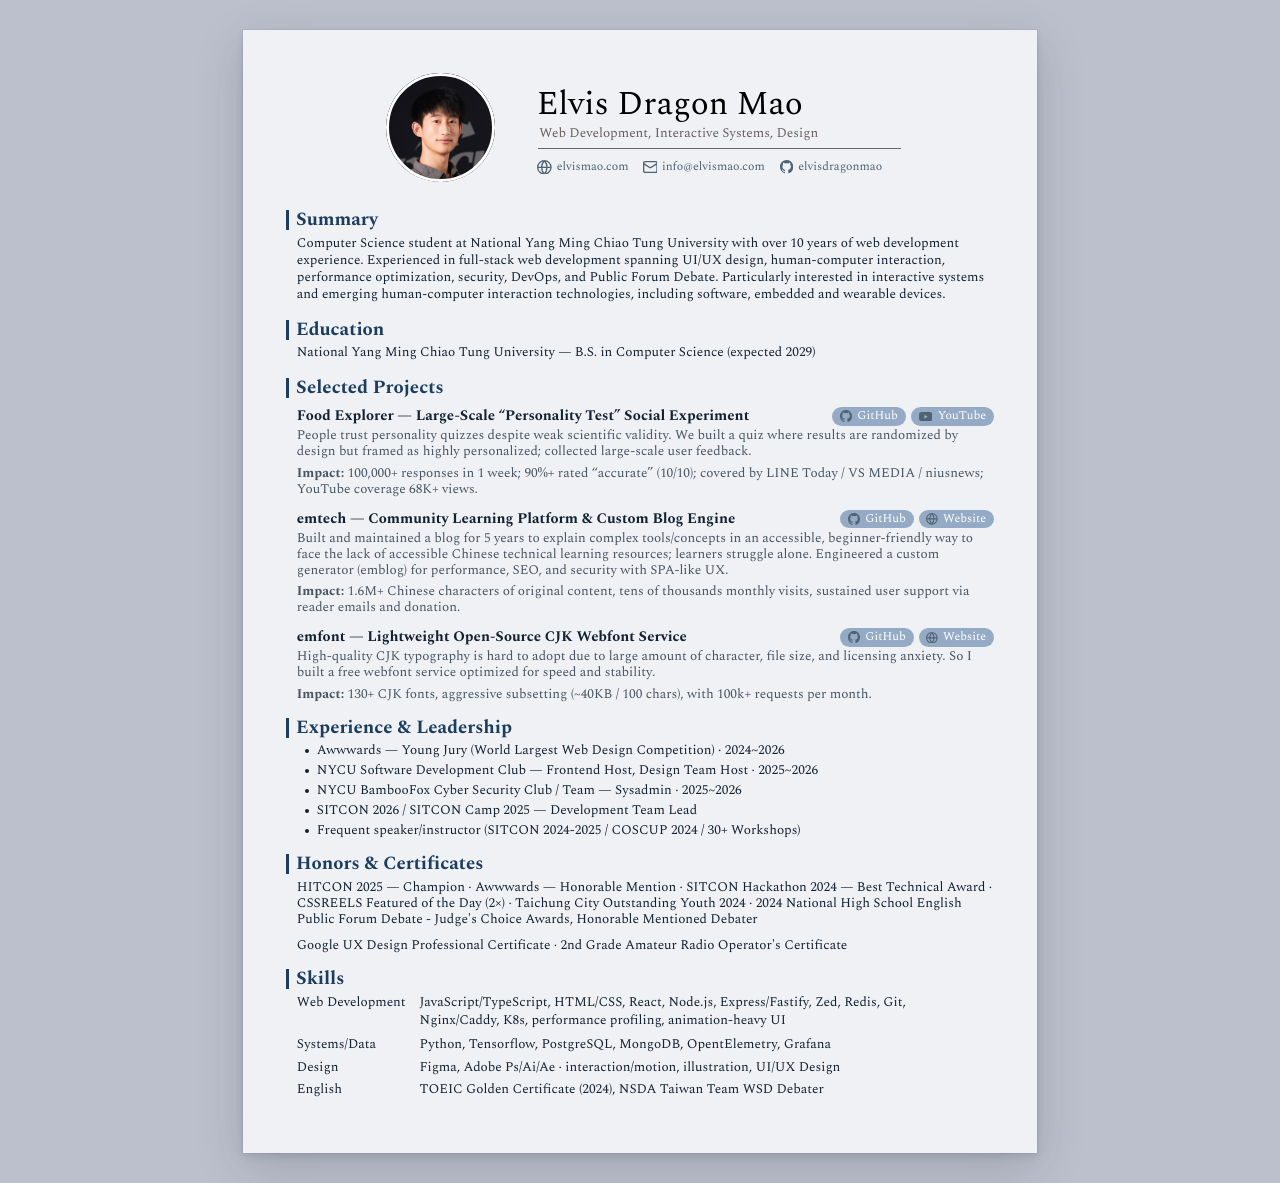
==== index.html @ 1bce0318 "Add A4 resume page and GitHub Pages deployment Single-page A4 resume built from the Figma design, as" ====
<!DOCTYPE html>
<html lang="en">
<head>
<meta charset="utf-8">
<meta name="viewport" content="width=device-width, initial-scale=1">
<title>Elvis Dragon Mao — Resume</title>
<link rel="preconnect" href="https://fonts.googleapis.com">
<link rel="preconnect" href="https://fonts.gstatic.com" crossorigin>
<link rel="stylesheet" href="https://fonts.googleapis.com/css2?family=Spectral:wght@400;700&display=swap">
<link rel="stylesheet" href="resume.css">
</head>
<body>

<div class="sheet">

  <!-- ── Header ─────────────────────────────────────────────── -->
  <header class="hd">
    <div class="avatar"><span class="avatar-photo"></span></div>

    <div class="ident">
      <h1 class="name">Elvis Dragon Mao</h1>
      <p class="tagline">Web Development, Interactive Systems, Design</p>
      <span class="rule"></span>
      <ul class="contact">
        <li>
          <span class="ic ic-globe"><svg viewBox="0 0 11 11" fill="none" xmlns="http://www.w3.org/2000/svg"><path d="M10.5 5.5C10.5 8.26142 8.26142 10.5 5.5 10.5M10.5 5.5C10.5 2.73858 8.26142 0.5 5.5 0.5M10.5 5.5H0.5M5.5 10.5C2.73858 10.5 0.5 8.26142 0.5 5.5M5.5 10.5C4.21612 9.15192 3.5 7.36163 3.5 5.5C3.5 3.63837 4.21612 1.84808 5.5 0.5M5.5 10.5C6.78388 9.15192 7.5 7.36163 7.5 5.5C7.5 3.63837 6.78388 1.84808 5.5 0.5M0.5 5.5C0.5 2.73858 2.73858 0.5 5.5 0.5" stroke="#4F6373" stroke-linecap="round" stroke-linejoin="round"/></svg></span>
          <a href="https://elvismao.com/">elvismao.com</a>
        </li>
        <li>
          <span class="ic ic-mail"><svg viewBox="0 0 11.0001 9" fill="none" xmlns="http://www.w3.org/2000/svg"><path d="M10.5001 2L6.00456 4.8635C5.85201 4.95211 5.67873 4.99878 5.50231 4.99878C5.32589 4.99878 5.15262 4.95211 5.00006 4.8635L0.500063 2M1.50006 0.5H9.50006C10.0523 0.5 10.5001 0.947715 10.5001 1.5V7.5C10.5001 8.05228 10.0523 8.5 9.50006 8.5H1.50006C0.947778 8.5 0.500063 8.05228 0.500063 7.5V1.5C0.500063 0.947715 0.947778 0.5 1.50006 0.5Z" stroke="#4F6373" stroke-linecap="round" stroke-linejoin="round"/></svg></span>
          <a href="mailto:info@elvismao.com">info@elvismao.com</a>
        </li>
        <li>
          <span class="ic ic-github"><svg viewBox="0 0 10 10" fill="none" xmlns="http://www.w3.org/2000/svg"><path d="M5 0C2.2375 0 0 2.29559 0 5.12695C0 7.39263 1.4325 9.31396 3.41875 9.99114C3.66875 10.0394 3.76042 9.88091 3.76042 9.74462C3.76042 9.62286 3.75625 9.30029 3.75417 8.87304C2.36333 9.18237 2.07 8.18517 2.07 8.18517C1.8425 7.59344 1.51375 7.43536 1.51375 7.43536C1.06083 7.11749 1.54875 7.1239 1.54875 7.1239C2.05083 7.15978 2.31458 7.65197 2.31458 7.65197C2.76042 8.43597 3.485 8.20953 3.77083 8.07836C3.81583 7.74682 3.94458 7.52081 4.0875 7.39263C2.97708 7.26446 1.81 6.82354 1.81 4.85907C1.81 4.29937 2.00375 3.84222 2.32458 3.48333C2.26833 3.35388 2.09958 2.83264 2.36833 2.1264C2.36833 2.1264 2.78708 1.98883 3.74333 2.65191C4.14333 2.53784 4.56833 2.48144 4.99333 2.47888C5.41833 2.48144 5.84333 2.53784 6.24333 2.65191C7.19333 1.98883 7.61208 2.1264 7.61208 2.1264C7.88083 2.83264 7.71208 3.35388 7.66208 3.48333C7.98083 3.84222 8.17458 4.29937 8.17458 4.85907C8.17458 6.82867 7.00583 7.26232 5.89333 7.38836C6.06833 7.54217 6.23083 7.85662 6.23083 8.33685C6.23083 9.023 6.22458 9.57415 6.22458 9.74078C6.22458 9.87536 6.31208 10.0356 6.56833 9.98431C8.56875 9.31182 10 7.38922 10 5.12695C10 2.29559 7.76125 0 5 0Z" fill="#4F6373"/></svg></span>
          <a href="https://github.com/elvisdragonmao">elvisdragonmao</a>
        </li>
      </ul>
    </div>
  </header>

  <!-- ── Body ───────────────────────────────────────────────── -->
  <main class="doc">

    <section class="sec">
      <h2 class="sh"><span class="sh-bar"></span>Summary</h2>
      <p class="body body--summary">Computer Science student at National Yang Ming Chiao Tung University with over 10 years of web development experience. Experienced in full-stack web development spanning UI/UX design, human-computer interaction, performance optimization, security, DevOps, and Public Forum Debate. Particularly interested in interactive systems and emerging human-computer interaction technologies, including software, embedded and wearable devices.</p>
    </section>

    <section class="sec">
      <h2 class="sh"><span class="sh-bar"></span>Education</h2>
      <p class="body body--edu">National Yang Ming Chiao Tung University — B.S. in Computer Science (expected 2029)</p>
    </section>

    <section class="sec">
      <h2 class="sh"><span class="sh-bar"></span>Selected Projects</h2>
      <div class="body projects">

        <article class="proj">
          <div class="proj-head">
            <h3 class="proj-title">Food Explorer — Large-Scale “Personality Test” Social Experiment</h3>
            <span class="tag">
              <span class="ic ic-gh9"><svg viewBox="0 0 9 9" fill="none" xmlns="http://www.w3.org/2000/svg"><path d="M4.5 0C2.01375 0 0 2.06603 0 4.61425C0 6.65337 1.28925 8.38256 3.07687 8.99203C3.30187 9.03548 3.38437 8.89282 3.38437 8.77016C3.38437 8.66057 3.38063 8.37026 3.37875 7.98574C2.127 8.26413 1.863 7.36666 1.863 7.36666C1.65825 6.83409 1.36237 6.69182 1.36237 6.69182C0.95475 6.40574 1.39388 6.41151 1.39388 6.41151C1.84575 6.44381 2.08312 6.88677 2.08312 6.88677C2.48437 7.59237 3.1365 7.38857 3.39375 7.27053C3.43425 6.97214 3.55013 6.76873 3.67875 6.65337C2.67938 6.53801 1.629 6.14119 1.629 4.37316C1.629 3.86944 1.80338 3.458 2.09212 3.135C2.0415 3.01849 1.88963 2.54938 2.1315 1.91376C2.1315 1.91376 2.50838 1.78995 3.369 2.38672C3.729 2.28406 4.1115 2.2333 4.494 2.23099C4.8765 2.2333 5.259 2.28406 5.619 2.38672C6.474 1.78995 6.85087 1.91376 6.85087 1.91376C7.09275 2.54938 6.94087 3.01849 6.89587 3.135C7.18275 3.458 7.35712 3.86944 7.35712 4.37316C7.35712 6.1458 6.30525 6.53609 5.304 6.64952C5.4615 6.78795 5.60775 7.07096 5.60775 7.50316C5.60775 8.1207 5.60213 8.61674 5.60213 8.7667C5.60213 8.88782 5.68087 9.03202 5.9115 8.98588C7.71188 8.38064 9 6.65029 9 4.61425C9 2.06603 6.98512 0 4.5 0Z" fill="#4F6373"/></svg></span>
              <a href="https://github.com/elvisdragonmao/food-personality">GitHub</a>
            </span>
            <span class="tag">
              <span class="ic ic-yt"><svg viewBox="0 0 10 7" fill="none" xmlns="http://www.w3.org/2000/svg"><path d="M9.79083 1.09326C9.73434 0.881841 9.62293 0.68888 9.46775 0.533699C9.31258 0.378518 9.11909 0.266564 8.90667 0.209048C8.12708 4.93474e-08 5 0 5 0C5 0 1.87292 4.93474e-08 1.09292 0.209048C0.880587 0.266665 0.687206 0.37866 0.532116 0.53383C0.377026 0.689001 0.265663 0.881909 0.209167 1.09326C0 1.87315 0 3.5 0 3.5C0 3.5 0 5.12685 0.209167 5.90674C0.265661 6.11816 0.377073 6.31112 0.532246 6.4663C0.68742 6.62148 0.880907 6.73344 1.09333 6.79095C1.87292 7 5 7 5 7C5 7 8.12708 7 8.90708 6.79095C9.11953 6.73348 9.31304 6.62153 9.46822 6.46635C9.6234 6.31116 9.73479 6.11818 9.79125 5.90674C10 5.12685 10 3.5 10 3.5C10 3.5 10 1.87315 9.79083 1.09326ZM3.97708 4.977V2.023L6.59083 3.5L3.97708 4.977Z" fill="#4F6373"/></svg></span>
              <a href="https://www.youtube.com/watch?v=WbUWv8FEPLA">YouTube</a>
            </span>
          </div>
          <div class="proj-desc">
            <p>People trust personality quizzes despite weak scientific validity. We built a quiz where results are randomized by design but framed as highly personalized; collected large-scale user feedback.</p>
            <p><b>Impact: </b>100,000+ responses in 1 week; 90%+ rated “accurate” (10/10); covered by LINE Today / VS MEDIA / niusnews; YouTube coverage 68K+ views.</p>
          </div>
        </article>

        <article class="proj">
          <div class="proj-head">
            <h3 class="proj-title">emtech — Community Learning Platform &amp; Custom Blog Engine</h3>
            <span class="tag">
              <span class="ic ic-gh9"><svg viewBox="0 0 9 9" fill="none" xmlns="http://www.w3.org/2000/svg"><path d="M4.5 0C2.01375 0 0 2.06603 0 4.61425C0 6.65337 1.28925 8.38256 3.07687 8.99203C3.30187 9.03548 3.38437 8.89282 3.38437 8.77016C3.38437 8.66057 3.38063 8.37026 3.37875 7.98574C2.127 8.26413 1.863 7.36666 1.863 7.36666C1.65825 6.83409 1.36237 6.69182 1.36237 6.69182C0.95475 6.40574 1.39388 6.41151 1.39388 6.41151C1.84575 6.44381 2.08312 6.88677 2.08312 6.88677C2.48437 7.59237 3.1365 7.38857 3.39375 7.27053C3.43425 6.97214 3.55013 6.76873 3.67875 6.65337C2.67938 6.53801 1.629 6.14119 1.629 4.37316C1.629 3.86944 1.80338 3.458 2.09212 3.135C2.0415 3.01849 1.88963 2.54938 2.1315 1.91376C2.1315 1.91376 2.50838 1.78995 3.369 2.38672C3.729 2.28406 4.1115 2.2333 4.494 2.23099C4.8765 2.2333 5.259 2.28406 5.619 2.38672C6.474 1.78995 6.85087 1.91376 6.85087 1.91376C7.09275 2.54938 6.94087 3.01849 6.89587 3.135C7.18275 3.458 7.35712 3.86944 7.35712 4.37316C7.35712 6.1458 6.30525 6.53609 5.304 6.64952C5.4615 6.78795 5.60775 7.07096 5.60775 7.50316C5.60775 8.1207 5.60213 8.61674 5.60213 8.7667C5.60213 8.88782 5.68087 9.03202 5.9115 8.98588C7.71188 8.38064 9 6.65029 9 4.61425C9 2.06603 6.98512 0 4.5 0Z" fill="#4F6373"/></svg></span>
              <a href="https://github.com/elvisdragonmao/emtech">GitHub</a>
            </span>
            <span class="tag">
              <span class="ic ic-site"><svg viewBox="0 0 8.8 8.8" fill="none" xmlns="http://www.w3.org/2000/svg"><path d="M8.4 4.4C8.4 6.60914 6.60914 8.4 4.4 8.4M8.4 4.4C8.4 2.19086 6.60914 0.4 4.4 0.4M8.4 4.4H0.4M4.4 8.4C2.19086 8.4 0.4 6.60914 0.4 4.4M4.4 8.4C3.37289 7.32154 2.8 5.8893 2.8 4.4C2.8 2.9107 3.37289 1.47846 4.4 0.4M4.4 8.4C5.42711 7.32154 6 5.8893 6 4.4C6 2.9107 5.42711 1.47846 4.4 0.4M0.4 4.4C0.4 2.19086 2.19086 0.4 4.4 0.4" stroke="#4F6373" stroke-width="0.8" stroke-linecap="round" stroke-linejoin="round"/></svg></span>
              <a href="https://emtech.cc/">Website</a>
            </span>
          </div>
          <div class="proj-desc">
            <p>Built and maintained a blog for 5 years to explain complex tools/concepts in an accessible, beginner-friendly way to face the lack of accessible Chinese technical learning resources; learners struggle alone. Engineered a custom generator (emblog) for performance, SEO, and security with SPA-like UX.</p>
            <p><b>Impact: </b>1.6M+ Chinese characters of original content, tens of thousands monthly visits, sustained user support via reader emails and donation.</p>
          </div>
        </article>

        <article class="proj">
          <div class="proj-head">
            <h3 class="proj-title">emfont — Lightweight Open-Source CJK Webfont Service</h3>
            <span class="tag">
              <span class="ic ic-gh9"><svg viewBox="0 0 9 9" fill="none" xmlns="http://www.w3.org/2000/svg"><path d="M4.5 0C2.01375 0 0 2.06603 0 4.61425C0 6.65337 1.28925 8.38256 3.07687 8.99203C3.30187 9.03548 3.38437 8.89282 3.38437 8.77016C3.38437 8.66057 3.38063 8.37026 3.37875 7.98574C2.127 8.26413 1.863 7.36666 1.863 7.36666C1.65825 6.83409 1.36237 6.69182 1.36237 6.69182C0.95475 6.40574 1.39388 6.41151 1.39388 6.41151C1.84575 6.44381 2.08312 6.88677 2.08312 6.88677C2.48437 7.59237 3.1365 7.38857 3.39375 7.27053C3.43425 6.97214 3.55013 6.76873 3.67875 6.65337C2.67938 6.53801 1.629 6.14119 1.629 4.37316C1.629 3.86944 1.80338 3.458 2.09212 3.135C2.0415 3.01849 1.88963 2.54938 2.1315 1.91376C2.1315 1.91376 2.50838 1.78995 3.369 2.38672C3.729 2.28406 4.1115 2.2333 4.494 2.23099C4.8765 2.2333 5.259 2.28406 5.619 2.38672C6.474 1.78995 6.85087 1.91376 6.85087 1.91376C7.09275 2.54938 6.94087 3.01849 6.89587 3.135C7.18275 3.458 7.35712 3.86944 7.35712 4.37316C7.35712 6.1458 6.30525 6.53609 5.304 6.64952C5.4615 6.78795 5.60775 7.07096 5.60775 7.50316C5.60775 8.1207 5.60213 8.61674 5.60213 8.7667C5.60213 8.88782 5.68087 9.03202 5.9115 8.98588C7.71188 8.38064 9 6.65029 9 4.61425C9 2.06603 6.98512 0 4.5 0Z" fill="#4F6373"/></svg></span>
              <a href="https://github.com/emfont/emfont">GitHub</a>
            </span>
            <span class="tag">
              <span class="ic ic-site"><svg viewBox="0 0 8.8 8.8" fill="none" xmlns="http://www.w3.org/2000/svg"><path d="M8.4 4.4C8.4 6.60914 6.60914 8.4 4.4 8.4M8.4 4.4C8.4 2.19086 6.60914 0.4 4.4 0.4M8.4 4.4H0.4M4.4 8.4C2.19086 8.4 0.4 6.60914 0.4 4.4M4.4 8.4C3.37289 7.32154 2.8 5.8893 2.8 4.4C2.8 2.9107 3.37289 1.47846 4.4 0.4M4.4 8.4C5.42711 7.32154 6 5.8893 6 4.4C6 2.9107 5.42711 1.47846 4.4 0.4M0.4 4.4C0.4 2.19086 2.19086 0.4 4.4 0.4" stroke="#4F6373" stroke-width="0.8" stroke-linecap="round" stroke-linejoin="round"/></svg></span>
              <a href="https://font.emtech.cc/">Website</a>
            </span>
          </div>
          <div class="proj-desc">
            <p>High-quality CJK typography is hard to adopt due to large amount of character, file size, and licensing anxiety. So I built a free webfont service optimized for speed and stability.</p>
            <p><b>Impact: </b>130+ CJK fonts, aggressive subsetting (~40KB / 100 chars), with 100k+ requests per month. </p>
          </div>
        </article>

      </div>
    </section>

    <section class="sec">
      <h2 class="sh"><span class="sh-bar"></span>Experience &amp; Leadership</h2>
      <ul class="body bullets">
        <li>Awwwards — Young Jury (World Largest Web Design Competition) · 2024~2026</li>
        <li>NYCU Software Development Club — Frontend Host, Design Team Host · 2025~2026</li>
        <li>NYCU BambooFox Cyber Security Club / Team — Sysadmin · 2025~2026</li>
        <li>SITCON 2026 / SITCON Camp 2025 — Development Team Lead</li>
        <li>Frequent speaker/instructor (SITCON 2024-2025 / COSCUP 2024 / 30+ Workshops)</li>
      </ul>
    </section>

    <section class="sec">
      <h2 class="sh"><span class="sh-bar"></span>Honors &amp; Certificates</h2>
      <div class="body honors">
        <p>HITCON 2025 — Champion · Awwwards — Honorable Mention · SITCON Hackathon 2024 — Best Technical Award · CSSREELS Featured of the Day (2×) · Taichung City Outstanding Youth 2024 · 2024 National High School English Public Forum Debate - Judge's Choice Awards, Honorable Mentioned Debater</p>
        <p>Google UX Design Professional Certificate · 2nd Grade Amateur Radio Operator's Certificate</p>
      </div>
    </section>

    <section class="sec">
      <h2 class="sh"><span class="sh-bar"></span>Skills</h2>
      <dl class="body skills">
        <dt>Web Development</dt>
        <dd class="skills-wrap">JavaScript/TypeScript, HTML/CSS, React, Node.js, Express/Fastify, Zed, Redis, Git, Nginx/Caddy, K8s, performance profiling, animation-heavy UI</dd>
        <dt>Systems/Data</dt>
        <dd>Python, Tensorflow, PostgreSQL, MongoDB, OpentElemetry, Grafana</dd>
        <dt>Design</dt>
        <dd>Figma, Adobe Ps/Ai/Ae · interaction/motion, illustration, UI/UX Design</dd>
        <dt>English</dt>
        <dd>TOEIC Golden Certificate (2024), NSDA Taiwan Team WSD Debater</dd>
      </dl>
    </section>

  </main>
</div>

</body>
</html>
---- resume.css ----
/* =====================================================================
   Elvis Dragon Mao — A4 Résumé
   ---------------------------------------------------------------------
   Every measurement inside the sheet is expressed in millimetres, so the
   on-screen preview and the printed page are dimensionally identical.
   The source design is 595 × 842 px (A4 @ 72 dpi); values were converted
   with 1 px = 25.4/72 mm ≈ 0.352778 mm.
   ===================================================================== */

*,
*::before,
*::after { box-sizing: border-box; }

html { background: #bcc0cc; }

body {
  margin: 0;
  padding: 8mm;
  display: flex;
  justify-content: center;
  font-family: "Spectral", "Times New Roman", serif;
  font-weight: 400;
  font-synthesis: none;
  text-rendering: geometricPrecision;
}

/* ── The sheet of paper ───────────────────────────────────────────── */

.sheet {
  position: relative;
  flex: none;
  width: 210mm;
  height: 297mm;
  overflow: hidden;
  background: #eff1f5;
  color: #132231;
  box-shadow: 0 0 0 0.2mm rgba(19, 34, 49, .07),
              0 1mm 2mm rgba(19, 34, 49, .10),
              0 4mm 12mm rgba(19, 34, 49, .18);
  -webkit-print-color-adjust: exact;
  print-color-adjust: exact;
}

/* ── Header ───────────────────────────────────────────────────────── */

.hd {
  position: absolute;
  top: 11.2889mm;      /* 32px */
  left: 0;
  right: 0;
  padding-left: 1.7639mm;   /* nudges the centred group 2.5px to the right */
  display: flex;
  align-items: center;
  justify-content: center;
  gap: 10.9361mm;      /* 31px */
}

.avatar {
  position: relative;
  flex: none;
  width: 28.9278mm;    /* 82px */
  height: 28.9278mm;
  border-radius: 50%;
  overflow: hidden;
}

.avatar-photo {
  position: absolute;
  left: -21.5879mm;    /* -61.194px */
  top: -15.5433mm;     /* -44.060px */
  width: 72.0243mm;    /* 204.163px */
  height: 79.1086mm;   /* 224.245px */
  background: url("[data-uri]") center / cover no-repeat;
}

.avatar::after {           /* 3px white ring, drawn inside the circle */
  content: "";
  position: absolute;
  inset: 0;
  border: 1.0583mm solid #fff;
  border-radius: 50%;
}

.ident {
  position: relative;
  flex: none;
  width: 96.3083mm;    /* 273px */
  height: 25.2236mm;   /* 71.5px */
}

.name {
  position: absolute;
  top: 0;
  left: 0;
  margin: 0;
  font-size: 8.8194mm; /* 25px */
  font-weight: 400;
  line-height: normal;
  white-space: nowrap;
  color: #000;
}

.tagline {
  position: absolute;
  top: 11.6417mm;      /* 33px */
  left: 0.7056mm;      /* 2px  */
  margin: 0;
  font-size: 3.5278mm; /* 10px */
  line-height: normal;
  white-space: nowrap;
  color: #695e5e;
}

.rule {
  position: absolute;
  top: 17.9917mm;      /* 51px */
  left: 0.3528mm;      /* 1px  */
  width: 95.9556mm;    /* 272px */
  height: 0.3528mm;    /* 1px  */
  background: #676767;
}

.contact {
  position: absolute;
  top: 20.9903mm;      /* 59.5px */
  left: 0.3528mm;
  margin: 0;
  padding: 0;
  list-style: none;
  display: flex;
  align-items: center;
  gap: 3.8806mm;       /* 11px */
}

.contact li {
  display: flex;
  align-items: center;
  gap: 1.4111mm;       /* 4px */
}

.contact a {
  font-size: 3.175mm;  /* 9px */
  line-height: 1.3;
  color: #4f6373;
  text-decoration: none;
  white-space: nowrap;
}

/* ── Icons ────────────────────────────────────────────────────────── */
/* The wrapper is the box the design reserves; the <svg> keeps its own
   intrinsic size so strokes are never clipped or rescaled.            */

.ic { position: relative; flex: none; display: block; }
.ic svg { position: absolute; display: block; }

.ic-globe  { width: 3.5278mm; height: 3.5278mm; }                    /* 10 × 10 */
.ic-globe  svg { left: -.1764mm; top: -.1764mm; width: 3.8806mm; height: 3.8806mm; }

.ic-mail   { width: 3.5278mm; height: 2.8222mm; }                    /* 10 × 8  */
.ic-mail   svg { left: -.1764mm; top: -.1764mm; width: 3.8806mm; height: 3.175mm; }

.ic-github { width: 3.5278mm; height: 3.5278mm; }                    /* 10 × 10 */
.ic-github svg { left: 0; top: 0; width: 3.5278mm; height: 3.5278mm; }

.ic-gh9    { width: 3.175mm; height: 3.175mm; }                      /*  9 × 9  */
.ic-gh9    svg { left: 0; top: 0; width: 3.175mm; height: 3.175mm; }

.ic-yt     { width: 3.5278mm; height: 2.4694mm; }                    /* 10 × 7  */
.ic-yt     svg { left: 0; top: 0; width: 3.5278mm; height: 2.4694mm; }

.ic-site   { width: 2.8222mm; height: 2.8222mm; }                    /*  8 × 8  */
.ic-site   svg { left: -.1411mm; top: -.1411mm; width: 3.1044mm; height: 3.1044mm; }

/* ── Document body ────────────────────────────────────────────────── */

.doc {
  position: absolute;
  top: 46.5667mm;      /* 132px */
  left: 0;
  right: 0;
  width: 187.325mm;    /* 531px */
  height: 236.0083mm;  /* 669px */
  margin: 0 auto;
  display: flex;
  flex-direction: column;
  justify-content: space-between;
}

.sh {                              /* section heading */
  display: flex;
  align-items: center;
  gap: 1.7639mm;       /* 5px */
  height: 7.4083mm;    /* 21px */
  margin: 0;
  font-size: 4.9389mm; /* 14px */
  font-weight: 700;
  line-height: 7.4083mm;
  color: #1d3d5e;
}

.sh-bar {
  flex: none;
  width: 0.8819mm;     /* 2.5px */
  height: 5.2917mm;    /* 15px  */
  background: #1d3d5e;
}

.body {                            /* every section's content block */
  margin: 0.3528mm 0 0 2.8654mm;   /* 1px top · 8.122px left */
  width: 184.4596mm;               /* 522.878px */
  font-size: 3.5278mm;             /* 10px */
  color: #132231;
}

.body--summary { line-height: 1.29; }
.body--edu     { line-height: 1.33; }

/* ── Selected projects ────────────────────────────────────────────── */

.projects {
  margin-top: 1.4111mm;   /* 4px — projects sit 25px below the heading */
  display: flex;
  flex-direction: column;
  gap: 3.175mm;           /* 9px */
}

.proj {
  display: flex;
  flex-direction: column;
  gap: 0.7056mm;          /* 2px */
}

.proj-head {
  display: flex;
  align-items: center;
  gap: 1.4111mm;          /* 4px */
}

.proj-title {
  flex: 1 0 0;
  min-width: 0;
  margin: 0;
  font-size: 3.8806mm;    /* 11px */
  font-weight: 700;
  line-height: 1;
  color: #132231;
}

.tag {
  flex: none;
  display: flex;
  align-items: center;
  justify-content: center;
  gap: 1.4111mm;          /* 4px */
  padding: 0.3528mm 2.1167mm;   /* 1px 6px */
  border-radius: 35.2778mm;
  background: #95abc5;
}

.tag a {
  font-size: 3.175mm;     /* 9px */
  line-height: 1.33;
  color: #fff;
  text-decoration: none;
  white-space: nowrap;
}

.proj-desc { color: #495561; }
.proj-desc p { margin: 0; line-height: 1.2; }
.proj-desc p:first-child { margin-bottom: 1.4111mm; }   /* 4px */
.proj-desc b { font-weight: 700; }

/* ── Experience & leadership ──────────────────────────────────────── */

.bullets {
  padding: 0;
  list-style: none;
  line-height: 1.2;
}

.bullets li {
  position: relative;
  padding-left: 5.2917mm;      /* 15px */
  margin-bottom: 1.0583mm;     /* 3px  */
}

.bullets li:last-child { margin-bottom: 0; }

.bullets li::before {
  content: "";
  position: absolute;
  left: 2.0814mm;              /* 5.9px */
  top: 1.5875mm;               /* 4.5px */
  width: 1.0583mm;             /* 3px   */
  height: 1.0583mm;
  border-radius: 50%;
  background: currentColor;
}

/* ── Honors & certificates ────────────────────────────────────────── */

.honors p { margin: 0; line-height: 1.2; }
.honors p:first-child { margin-bottom: 2.8222mm; }      /* 8px */

/* ── Skills ───────────────────────────────────────────────────────── */

.skills {
  display: grid;
  grid-template-columns: 28.9278mm auto;   /* 82px label column */
  column-gap: 3.5278mm;                    /* 10px */
  row-gap: 1.7639mm;                       /*  5px */
  align-items: start;
}

.skills dt,
.skills dd {
  margin: 0;
  line-height: 1.2;
  white-space: nowrap;
}

.skills dd.skills-wrap {
  width: 142.1694mm;   /* 403px — wraps onto a second line, as designed */
  line-height: 1.33;
  white-space: normal;
}

/* ── Print ────────────────────────────────────────────────────────── */

@page {
  size: A4 portrait;
  margin: 0;
}

@media print {
  html {
    background: #fff;
    width: 210mm;
    height: 297mm;
  }

  body {
    padding: 0;
    display: block;
    width: 210mm;
    height: 297mm;
    overflow: hidden;
  }

  .sheet {
    margin: 0;
    box-shadow: none;
    break-inside: avoid;
    break-after: avoid;
  }
}
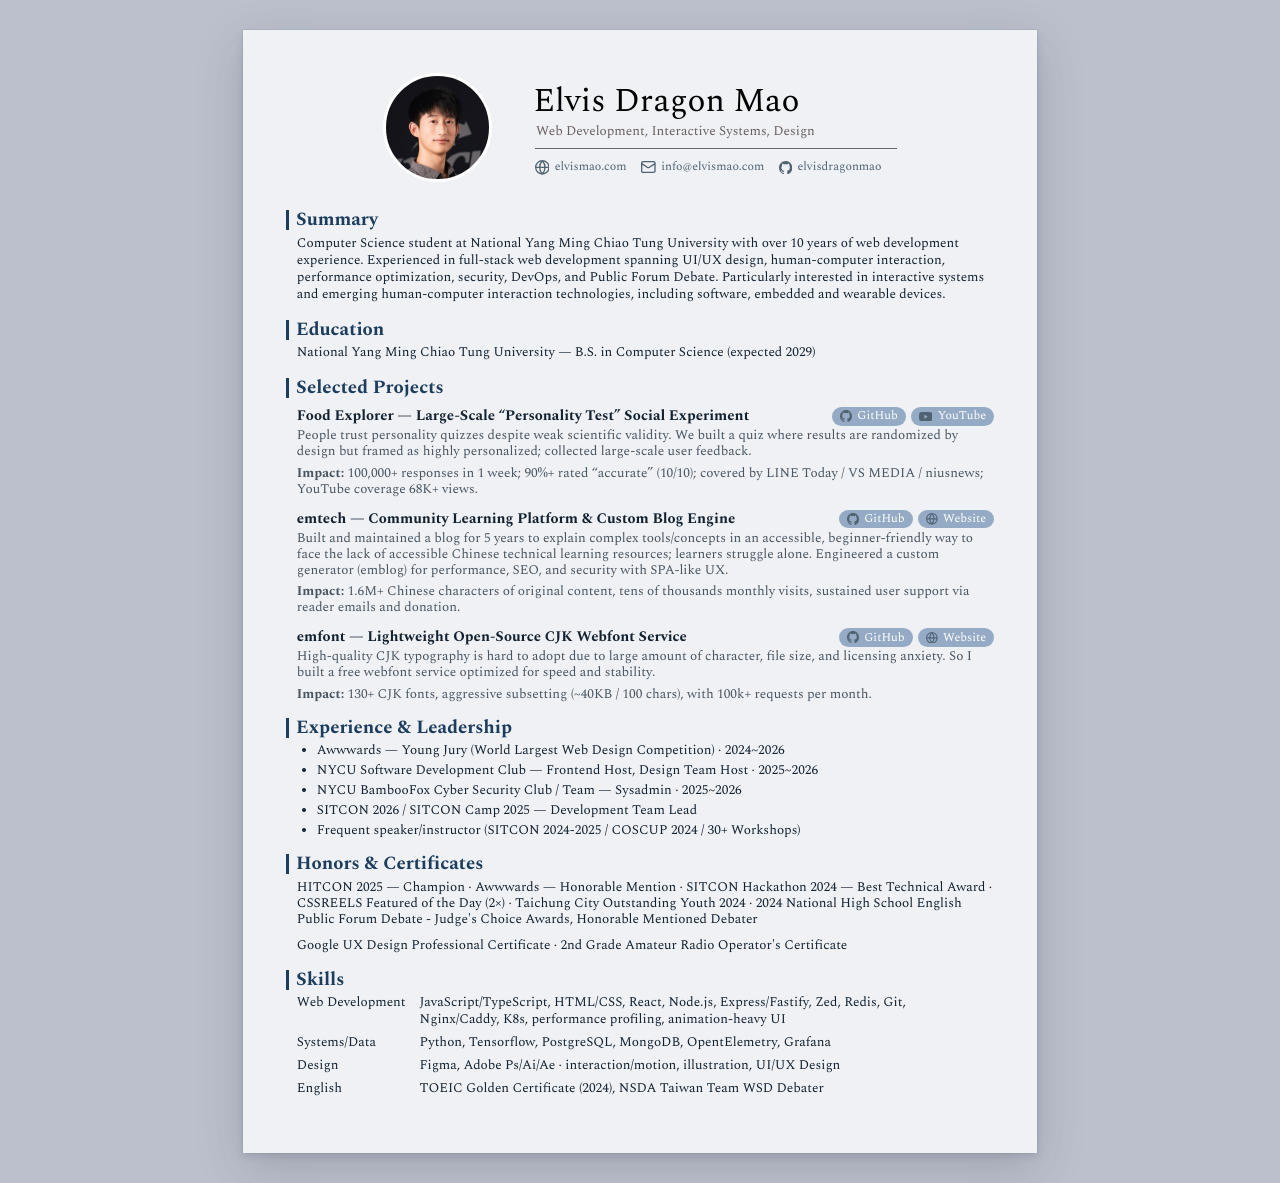
==== commit 804451f3: "Lay the resume out with flow and flexbox instead of absolute positioning Nothing was positioned rela" ====
--- a/index.html
+++ b/index.html
@@ -15,23 +15,23 @@
 
   <!-- ── Header ─────────────────────────────────────────────── -->
   <header class="hd">
-    <div class="avatar"><span class="avatar-photo"></span></div>
+    <div class="avatar" role="img" aria-label="Elvis Dragon Mao"></div>
 
     <div class="ident">
       <h1 class="name">Elvis Dragon Mao</h1>
       <p class="tagline">Web Development, Interactive Systems, Design</p>
-      <span class="rule"></span>
+      <hr class="rule">
       <ul class="contact">
         <li>
-          <span class="ic ic-globe"><svg viewBox="0 0 11 11" fill="none" xmlns="http://www.w3.org/2000/svg"><path d="M10.5 5.5C10.5 8.26142 8.26142 10.5 5.5 10.5M10.5 5.5C10.5 2.73858 8.26142 0.5 5.5 0.5M10.5 5.5H0.5M5.5 10.5C2.73858 10.5 0.5 8.26142 0.5 5.5M5.5 10.5C4.21612 9.15192 3.5 7.36163 3.5 5.5C3.5 3.63837 4.21612 1.84808 5.5 0.5M5.5 10.5C6.78388 9.15192 7.5 7.36163 7.5 5.5C7.5 3.63837 6.78388 1.84808 5.5 0.5M0.5 5.5C0.5 2.73858 2.73858 0.5 5.5 0.5" stroke="#4F6373" stroke-linecap="round" stroke-linejoin="round"/></svg></span>
+          <svg class="ic ic-globe" viewBox="0 0 11 11" fill="none" xmlns="http://www.w3.org/2000/svg"><path d="M10.5 5.5C10.5 8.26142 8.26142 10.5 5.5 10.5M10.5 5.5C10.5 2.73858 8.26142 0.5 5.5 0.5M10.5 5.5H0.5M5.5 10.5C2.73858 10.5 0.5 8.26142 0.5 5.5M5.5 10.5C4.21612 9.15192 3.5 7.36163 3.5 5.5C3.5 3.63837 4.21612 1.84808 5.5 0.5M5.5 10.5C6.78388 9.15192 7.5 7.36163 7.5 5.5C7.5 3.63837 6.78388 1.84808 5.5 0.5M0.5 5.5C0.5 2.73858 2.73858 0.5 5.5 0.5" stroke="#4F6373" stroke-linecap="round" stroke-linejoin="round"/></svg>
           <a href="https://elvismao.com/">elvismao.com</a>
         </li>
         <li>
-          <span class="ic ic-mail"><svg viewBox="0 0 11.0001 9" fill="none" xmlns="http://www.w3.org/2000/svg"><path d="M10.5001 2L6.00456 4.8635C5.85201 4.95211 5.67873 4.99878 5.50231 4.99878C5.32589 4.99878 5.15262 4.95211 5.00006 4.8635L0.500063 2M1.50006 0.5H9.50006C10.0523 0.5 10.5001 0.947715 10.5001 1.5V7.5C10.5001 8.05228 10.0523 8.5 9.50006 8.5H1.50006C0.947778 8.5 0.500063 8.05228 0.500063 7.5V1.5C0.500063 0.947715 0.947778 0.5 1.50006 0.5Z" stroke="#4F6373" stroke-linecap="round" stroke-linejoin="round"/></svg></span>
+          <svg class="ic ic-mail" viewBox="0 0 11.0001 9" fill="none" xmlns="http://www.w3.org/2000/svg"><path d="M10.5001 2L6.00456 4.8635C5.85201 4.95211 5.67873 4.99878 5.50231 4.99878C5.32589 4.99878 5.15262 4.95211 5.00006 4.8635L0.500063 2M1.50006 0.5H9.50006C10.0523 0.5 10.5001 0.947715 10.5001 1.5V7.5C10.5001 8.05228 10.0523 8.5 9.50006 8.5H1.50006C0.947778 8.5 0.500063 8.05228 0.500063 7.5V1.5C0.500063 0.947715 0.947778 0.5 1.50006 0.5Z" stroke="#4F6373" stroke-linecap="round" stroke-linejoin="round"/></svg>
           <a href="mailto:info@elvismao.com">info@elvismao.com</a>
         </li>
         <li>
-          <span class="ic ic-github"><svg viewBox="0 0 10 10" fill="none" xmlns="http://www.w3.org/2000/svg"><path d="M5 0C2.2375 0 0 2.29559 0 5.12695C0 7.39263 1.4325 9.31396 3.41875 9.99114C3.66875 10.0394 3.76042 9.88091 3.76042 9.74462C3.76042 9.62286 3.75625 9.30029 3.75417 8.87304C2.36333 9.18237 2.07 8.18517 2.07 8.18517C1.8425 7.59344 1.51375 7.43536 1.51375 7.43536C1.06083 7.11749 1.54875 7.1239 1.54875 7.1239C2.05083 7.15978 2.31458 7.65197 2.31458 7.65197C2.76042 8.43597 3.485 8.20953 3.77083 8.07836C3.81583 7.74682 3.94458 7.52081 4.0875 7.39263C2.97708 7.26446 1.81 6.82354 1.81 4.85907C1.81 4.29937 2.00375 3.84222 2.32458 3.48333C2.26833 3.35388 2.09958 2.83264 2.36833 2.1264C2.36833 2.1264 2.78708 1.98883 3.74333 2.65191C4.14333 2.53784 4.56833 2.48144 4.99333 2.47888C5.41833 2.48144 5.84333 2.53784 6.24333 2.65191C7.19333 1.98883 7.61208 2.1264 7.61208 2.1264C7.88083 2.83264 7.71208 3.35388 7.66208 3.48333C7.98083 3.84222 8.17458 4.29937 8.17458 4.85907C8.17458 6.82867 7.00583 7.26232 5.89333 7.38836C6.06833 7.54217 6.23083 7.85662 6.23083 8.33685C6.23083 9.023 6.22458 9.57415 6.22458 9.74078C6.22458 9.87536 6.31208 10.0356 6.56833 9.98431C8.56875 9.31182 10 7.38922 10 5.12695C10 2.29559 7.76125 0 5 0Z" fill="#4F6373"/></svg></span>
+          <svg class="ic ic-github" viewBox="0 0 10 10" fill="none" xmlns="http://www.w3.org/2000/svg"><path d="M5 0C2.2375 0 0 2.29559 0 5.12695C0 7.39263 1.4325 9.31396 3.41875 9.99114C3.66875 10.0394 3.76042 9.88091 3.76042 9.74462C3.76042 9.62286 3.75625 9.30029 3.75417 8.87304C2.36333 9.18237 2.07 8.18517 2.07 8.18517C1.8425 7.59344 1.51375 7.43536 1.51375 7.43536C1.06083 7.11749 1.54875 7.1239 1.54875 7.1239C2.05083 7.15978 2.31458 7.65197 2.31458 7.65197C2.76042 8.43597 3.485 8.20953 3.77083 8.07836C3.81583 7.74682 3.94458 7.52081 4.0875 7.39263C2.97708 7.26446 1.81 6.82354 1.81 4.85907C1.81 4.29937 2.00375 3.84222 2.32458 3.48333C2.26833 3.35388 2.09958 2.83264 2.36833 2.1264C2.36833 2.1264 2.78708 1.98883 3.74333 2.65191C4.14333 2.53784 4.56833 2.48144 4.99333 2.47888C5.41833 2.48144 5.84333 2.53784 6.24333 2.65191C7.19333 1.98883 7.61208 2.1264 7.61208 2.1264C7.88083 2.83264 7.71208 3.35388 7.66208 3.48333C7.98083 3.84222 8.17458 4.29937 8.17458 4.85907C8.17458 6.82867 7.00583 7.26232 5.89333 7.38836C6.06833 7.54217 6.23083 7.85662 6.23083 8.33685C6.23083 9.023 6.22458 9.57415 6.22458 9.74078C6.22458 9.87536 6.31208 10.0356 6.56833 9.98431C8.56875 9.31182 10 7.38922 10 5.12695C10 2.29559 7.76125 0 5 0Z" fill="#4F6373"/></svg>
           <a href="https://github.com/elvisdragonmao">elvisdragonmao</a>
         </li>
       </ul>
@@ -59,11 +59,11 @@
           <div class="proj-head">
             <h3 class="proj-title">Food Explorer — Large-Scale “Personality Test” Social Experiment</h3>
             <span class="tag">
-              <span class="ic ic-gh9"><svg viewBox="0 0 9 9" fill="none" xmlns="http://www.w3.org/2000/svg"><path d="M4.5 0C2.01375 0 0 2.06603 0 4.61425C0 6.65337 1.28925 8.38256 3.07687 8.99203C3.30187 9.03548 3.38437 8.89282 3.38437 8.77016C3.38437 8.66057 3.38063 8.37026 3.37875 7.98574C2.127 8.26413 1.863 7.36666 1.863 7.36666C1.65825 6.83409 1.36237 6.69182 1.36237 6.69182C0.95475 6.40574 1.39388 6.41151 1.39388 6.41151C1.84575 6.44381 2.08312 6.88677 2.08312 6.88677C2.48437 7.59237 3.1365 7.38857 3.39375 7.27053C3.43425 6.97214 3.55013 6.76873 3.67875 6.65337C2.67938 6.53801 1.629 6.14119 1.629 4.37316C1.629 3.86944 1.80338 3.458 2.09212 3.135C2.0415 3.01849 1.88963 2.54938 2.1315 1.91376C2.1315 1.91376 2.50838 1.78995 3.369 2.38672C3.729 2.28406 4.1115 2.2333 4.494 2.23099C4.8765 2.2333 5.259 2.28406 5.619 2.38672C6.474 1.78995 6.85087 1.91376 6.85087 1.91376C7.09275 2.54938 6.94087 3.01849 6.89587 3.135C7.18275 3.458 7.35712 3.86944 7.35712 4.37316C7.35712 6.1458 6.30525 6.53609 5.304 6.64952C5.4615 6.78795 5.60775 7.07096 5.60775 7.50316C5.60775 8.1207 5.60213 8.61674 5.60213 8.7667C5.60213 8.88782 5.68087 9.03202 5.9115 8.98588C7.71188 8.38064 9 6.65029 9 4.61425C9 2.06603 6.98512 0 4.5 0Z" fill="#4F6373"/></svg></span>
+              <svg class="ic ic-gh9" viewBox="0 0 9 9" fill="none" xmlns="http://www.w3.org/2000/svg"><path d="M4.5 0C2.01375 0 0 2.06603 0 4.61425C0 6.65337 1.28925 8.38256 3.07687 8.99203C3.30187 9.03548 3.38437 8.89282 3.38437 8.77016C3.38437 8.66057 3.38063 8.37026 3.37875 7.98574C2.127 8.26413 1.863 7.36666 1.863 7.36666C1.65825 6.83409 1.36237 6.69182 1.36237 6.69182C0.95475 6.40574 1.39388 6.41151 1.39388 6.41151C1.84575 6.44381 2.08312 6.88677 2.08312 6.88677C2.48437 7.59237 3.1365 7.38857 3.39375 7.27053C3.43425 6.97214 3.55013 6.76873 3.67875 6.65337C2.67938 6.53801 1.629 6.14119 1.629 4.37316C1.629 3.86944 1.80338 3.458 2.09212 3.135C2.0415 3.01849 1.88963 2.54938 2.1315 1.91376C2.1315 1.91376 2.50838 1.78995 3.369 2.38672C3.729 2.28406 4.1115 2.2333 4.494 2.23099C4.8765 2.2333 5.259 2.28406 5.619 2.38672C6.474 1.78995 6.85087 1.91376 6.85087 1.91376C7.09275 2.54938 6.94087 3.01849 6.89587 3.135C7.18275 3.458 7.35712 3.86944 7.35712 4.37316C7.35712 6.1458 6.30525 6.53609 5.304 6.64952C5.4615 6.78795 5.60775 7.07096 5.60775 7.50316C5.60775 8.1207 5.60213 8.61674 5.60213 8.7667C5.60213 8.88782 5.68087 9.03202 5.9115 8.98588C7.71188 8.38064 9 6.65029 9 4.61425C9 2.06603 6.98512 0 4.5 0Z" fill="#4F6373"/></svg>
               <a href="https://github.com/elvisdragonmao/food-personality">GitHub</a>
             </span>
             <span class="tag">
-              <span class="ic ic-yt"><svg viewBox="0 0 10 7" fill="none" xmlns="http://www.w3.org/2000/svg"><path d="M9.79083 1.09326C9.73434 0.881841 9.62293 0.68888 9.46775 0.533699C9.31258 0.378518 9.11909 0.266564 8.90667 0.209048C8.12708 4.93474e-08 5 0 5 0C5 0 1.87292 4.93474e-08 1.09292 0.209048C0.880587 0.266665 0.687206 0.37866 0.532116 0.53383C0.377026 0.689001 0.265663 0.881909 0.209167 1.09326C0 1.87315 0 3.5 0 3.5C0 3.5 0 5.12685 0.209167 5.90674C0.265661 6.11816 0.377073 6.31112 0.532246 6.4663C0.68742 6.62148 0.880907 6.73344 1.09333 6.79095C1.87292 7 5 7 5 7C5 7 8.12708 7 8.90708 6.79095C9.11953 6.73348 9.31304 6.62153 9.46822 6.46635C9.6234 6.31116 9.73479 6.11818 9.79125 5.90674C10 5.12685 10 3.5 10 3.5C10 3.5 10 1.87315 9.79083 1.09326ZM3.97708 4.977V2.023L6.59083 3.5L3.97708 4.977Z" fill="#4F6373"/></svg></span>
+              <svg class="ic ic-yt" viewBox="0 0 10 7" fill="none" xmlns="http://www.w3.org/2000/svg"><path d="M9.79083 1.09326C9.73434 0.881841 9.62293 0.68888 9.46775 0.533699C9.31258 0.378518 9.11909 0.266564 8.90667 0.209048C8.12708 4.93474e-08 5 0 5 0C5 0 1.87292 4.93474e-08 1.09292 0.209048C0.880587 0.266665 0.687206 0.37866 0.532116 0.53383C0.377026 0.689001 0.265663 0.881909 0.209167 1.09326C0 1.87315 0 3.5 0 3.5C0 3.5 0 5.12685 0.209167 5.90674C0.265661 6.11816 0.377073 6.31112 0.532246 6.4663C0.68742 6.62148 0.880907 6.73344 1.09333 6.79095C1.87292 7 5 7 5 7C5 7 8.12708 7 8.90708 6.79095C9.11953 6.73348 9.31304 6.62153 9.46822 6.46635C9.6234 6.31116 9.73479 6.11818 9.79125 5.90674C10 5.12685 10 3.5 10 3.5C10 3.5 10 1.87315 9.79083 1.09326ZM3.97708 4.977V2.023L6.59083 3.5L3.97708 4.977Z" fill="#4F6373"/></svg>
               <a href="https://www.youtube.com/watch?v=WbUWv8FEPLA">YouTube</a>
             </span>
           </div>
@@ -77,11 +77,11 @@
           <div class="proj-head">
             <h3 class="proj-title">emtech — Community Learning Platform &amp; Custom Blog Engine</h3>
             <span class="tag">
-              <span class="ic ic-gh9"><svg viewBox="0 0 9 9" fill="none" xmlns="http://www.w3.org/2000/svg"><path d="M4.5 0C2.01375 0 0 2.06603 0 4.61425C0 6.65337 1.28925 8.38256 3.07687 8.99203C3.30187 9.03548 3.38437 8.89282 3.38437 8.77016C3.38437 8.66057 3.38063 8.37026 3.37875 7.98574C2.127 8.26413 1.863 7.36666 1.863 7.36666C1.65825 6.83409 1.36237 6.69182 1.36237 6.69182C0.95475 6.40574 1.39388 6.41151 1.39388 6.41151C1.84575 6.44381 2.08312 6.88677 2.08312 6.88677C2.48437 7.59237 3.1365 7.38857 3.39375 7.27053C3.43425 6.97214 3.55013 6.76873 3.67875 6.65337C2.67938 6.53801 1.629 6.14119 1.629 4.37316C1.629 3.86944 1.80338 3.458 2.09212 3.135C2.0415 3.01849 1.88963 2.54938 2.1315 1.91376C2.1315 1.91376 2.50838 1.78995 3.369 2.38672C3.729 2.28406 4.1115 2.2333 4.494 2.23099C4.8765 2.2333 5.259 2.28406 5.619 2.38672C6.474 1.78995 6.85087 1.91376 6.85087 1.91376C7.09275 2.54938 6.94087 3.01849 6.89587 3.135C7.18275 3.458 7.35712 3.86944 7.35712 4.37316C7.35712 6.1458 6.30525 6.53609 5.304 6.64952C5.4615 6.78795 5.60775 7.07096 5.60775 7.50316C5.60775 8.1207 5.60213 8.61674 5.60213 8.7667C5.60213 8.88782 5.68087 9.03202 5.9115 8.98588C7.71188 8.38064 9 6.65029 9 4.61425C9 2.06603 6.98512 0 4.5 0Z" fill="#4F6373"/></svg></span>
+              <svg class="ic ic-gh9" viewBox="0 0 9 9" fill="none" xmlns="http://www.w3.org/2000/svg"><path d="M4.5 0C2.01375 0 0 2.06603 0 4.61425C0 6.65337 1.28925 8.38256 3.07687 8.99203C3.30187 9.03548 3.38437 8.89282 3.38437 8.77016C3.38437 8.66057 3.38063 8.37026 3.37875 7.98574C2.127 8.26413 1.863 7.36666 1.863 7.36666C1.65825 6.83409 1.36237 6.69182 1.36237 6.69182C0.95475 6.40574 1.39388 6.41151 1.39388 6.41151C1.84575 6.44381 2.08312 6.88677 2.08312 6.88677C2.48437 7.59237 3.1365 7.38857 3.39375 7.27053C3.43425 6.97214 3.55013 6.76873 3.67875 6.65337C2.67938 6.53801 1.629 6.14119 1.629 4.37316C1.629 3.86944 1.80338 3.458 2.09212 3.135C2.0415 3.01849 1.88963 2.54938 2.1315 1.91376C2.1315 1.91376 2.50838 1.78995 3.369 2.38672C3.729 2.28406 4.1115 2.2333 4.494 2.23099C4.8765 2.2333 5.259 2.28406 5.619 2.38672C6.474 1.78995 6.85087 1.91376 6.85087 1.91376C7.09275 2.54938 6.94087 3.01849 6.89587 3.135C7.18275 3.458 7.35712 3.86944 7.35712 4.37316C7.35712 6.1458 6.30525 6.53609 5.304 6.64952C5.4615 6.78795 5.60775 7.07096 5.60775 7.50316C5.60775 8.1207 5.60213 8.61674 5.60213 8.7667C5.60213 8.88782 5.68087 9.03202 5.9115 8.98588C7.71188 8.38064 9 6.65029 9 4.61425C9 2.06603 6.98512 0 4.5 0Z" fill="#4F6373"/></svg>
               <a href="https://github.com/elvisdragonmao/emtech">GitHub</a>
             </span>
             <span class="tag">
-              <span class="ic ic-site"><svg viewBox="0 0 8.8 8.8" fill="none" xmlns="http://www.w3.org/2000/svg"><path d="M8.4 4.4C8.4 6.60914 6.60914 8.4 4.4 8.4M8.4 4.4C8.4 2.19086 6.60914 0.4 4.4 0.4M8.4 4.4H0.4M4.4 8.4C2.19086 8.4 0.4 6.60914 0.4 4.4M4.4 8.4C3.37289 7.32154 2.8 5.8893 2.8 4.4C2.8 2.9107 3.37289 1.47846 4.4 0.4M4.4 8.4C5.42711 7.32154 6 5.8893 6 4.4C6 2.9107 5.42711 1.47846 4.4 0.4M0.4 4.4C0.4 2.19086 2.19086 0.4 4.4 0.4" stroke="#4F6373" stroke-width="0.8" stroke-linecap="round" stroke-linejoin="round"/></svg></span>
+              <svg class="ic ic-site" viewBox="0 0 8.8 8.8" fill="none" xmlns="http://www.w3.org/2000/svg"><path d="M8.4 4.4C8.4 6.60914 6.60914 8.4 4.4 8.4M8.4 4.4C8.4 2.19086 6.60914 0.4 4.4 0.4M8.4 4.4H0.4M4.4 8.4C2.19086 8.4 0.4 6.60914 0.4 4.4M4.4 8.4C3.37289 7.32154 2.8 5.8893 2.8 4.4C2.8 2.9107 3.37289 1.47846 4.4 0.4M4.4 8.4C5.42711 7.32154 6 5.8893 6 4.4C6 2.9107 5.42711 1.47846 4.4 0.4M0.4 4.4C0.4 2.19086 2.19086 0.4 4.4 0.4" stroke="#4F6373" stroke-width="0.8" stroke-linecap="round" stroke-linejoin="round"/></svg>
               <a href="https://emtech.cc/">Website</a>
             </span>
           </div>
@@ -95,17 +95,17 @@
           <div class="proj-head">
             <h3 class="proj-title">emfont — Lightweight Open-Source CJK Webfont Service</h3>
             <span class="tag">
-              <span class="ic ic-gh9"><svg viewBox="0 0 9 9" fill="none" xmlns="http://www.w3.org/2000/svg"><path d="M4.5 0C2.01375 0 0 2.06603 0 4.61425C0 6.65337 1.28925 8.38256 3.07687 8.99203C3.30187 9.03548 3.38437 8.89282 3.38437 8.77016C3.38437 8.66057 3.38063 8.37026 3.37875 7.98574C2.127 8.26413 1.863 7.36666 1.863 7.36666C1.65825 6.83409 1.36237 6.69182 1.36237 6.69182C0.95475 6.40574 1.39388 6.41151 1.39388 6.41151C1.84575 6.44381 2.08312 6.88677 2.08312 6.88677C2.48437 7.59237 3.1365 7.38857 3.39375 7.27053C3.43425 6.97214 3.55013 6.76873 3.67875 6.65337C2.67938 6.53801 1.629 6.14119 1.629 4.37316C1.629 3.86944 1.80338 3.458 2.09212 3.135C2.0415 3.01849 1.88963 2.54938 2.1315 1.91376C2.1315 1.91376 2.50838 1.78995 3.369 2.38672C3.729 2.28406 4.1115 2.2333 4.494 2.23099C4.8765 2.2333 5.259 2.28406 5.619 2.38672C6.474 1.78995 6.85087 1.91376 6.85087 1.91376C7.09275 2.54938 6.94087 3.01849 6.89587 3.135C7.18275 3.458 7.35712 3.86944 7.35712 4.37316C7.35712 6.1458 6.30525 6.53609 5.304 6.64952C5.4615 6.78795 5.60775 7.07096 5.60775 7.50316C5.60775 8.1207 5.60213 8.61674 5.60213 8.7667C5.60213 8.88782 5.68087 9.03202 5.9115 8.98588C7.71188 8.38064 9 6.65029 9 4.61425C9 2.06603 6.98512 0 4.5 0Z" fill="#4F6373"/></svg></span>
+              <svg class="ic ic-gh9" viewBox="0 0 9 9" fill="none" xmlns="http://www.w3.org/2000/svg"><path d="M4.5 0C2.01375 0 0 2.06603 0 4.61425C0 6.65337 1.28925 8.38256 3.07687 8.99203C3.30187 9.03548 3.38437 8.89282 3.38437 8.77016C3.38437 8.66057 3.38063 8.37026 3.37875 7.98574C2.127 8.26413 1.863 7.36666 1.863 7.36666C1.65825 6.83409 1.36237 6.69182 1.36237 6.69182C0.95475 6.40574 1.39388 6.41151 1.39388 6.41151C1.84575 6.44381 2.08312 6.88677 2.08312 6.88677C2.48437 7.59237 3.1365 7.38857 3.39375 7.27053C3.43425 6.97214 3.55013 6.76873 3.67875 6.65337C2.67938 6.53801 1.629 6.14119 1.629 4.37316C1.629 3.86944 1.80338 3.458 2.09212 3.135C2.0415 3.01849 1.88963 2.54938 2.1315 1.91376C2.1315 1.91376 2.50838 1.78995 3.369 2.38672C3.729 2.28406 4.1115 2.2333 4.494 2.23099C4.8765 2.2333 5.259 2.28406 5.619 2.38672C6.474 1.78995 6.85087 1.91376 6.85087 1.91376C7.09275 2.54938 6.94087 3.01849 6.89587 3.135C7.18275 3.458 7.35712 3.86944 7.35712 4.37316C7.35712 6.1458 6.30525 6.53609 5.304 6.64952C5.4615 6.78795 5.60775 7.07096 5.60775 7.50316C5.60775 8.1207 5.60213 8.61674 5.60213 8.7667C5.60213 8.88782 5.68087 9.03202 5.9115 8.98588C7.71188 8.38064 9 6.65029 9 4.61425C9 2.06603 6.98512 0 4.5 0Z" fill="#4F6373"/></svg>
               <a href="https://github.com/emfont/emfont">GitHub</a>
             </span>
             <span class="tag">
-              <span class="ic ic-site"><svg viewBox="0 0 8.8 8.8" fill="none" xmlns="http://www.w3.org/2000/svg"><path d="M8.4 4.4C8.4 6.60914 6.60914 8.4 4.4 8.4M8.4 4.4C8.4 2.19086 6.60914 0.4 4.4 0.4M8.4 4.4H0.4M4.4 8.4C2.19086 8.4 0.4 6.60914 0.4 4.4M4.4 8.4C3.37289 7.32154 2.8 5.8893 2.8 4.4C2.8 2.9107 3.37289 1.47846 4.4 0.4M4.4 8.4C5.42711 7.32154 6 5.8893 6 4.4C6 2.9107 5.42711 1.47846 4.4 0.4M0.4 4.4C0.4 2.19086 2.19086 0.4 4.4 0.4" stroke="#4F6373" stroke-width="0.8" stroke-linecap="round" stroke-linejoin="round"/></svg></span>
+              <svg class="ic ic-site" viewBox="0 0 8.8 8.8" fill="none" xmlns="http://www.w3.org/2000/svg"><path d="M8.4 4.4C8.4 6.60914 6.60914 8.4 4.4 8.4M8.4 4.4C8.4 2.19086 6.60914 0.4 4.4 0.4M8.4 4.4H0.4M4.4 8.4C2.19086 8.4 0.4 6.60914 0.4 4.4M4.4 8.4C3.37289 7.32154 2.8 5.8893 2.8 4.4C2.8 2.9107 3.37289 1.47846 4.4 0.4M4.4 8.4C5.42711 7.32154 6 5.8893 6 4.4C6 2.9107 5.42711 1.47846 4.4 0.4M0.4 4.4C0.4 2.19086 2.19086 0.4 4.4 0.4" stroke="#4F6373" stroke-width="0.8" stroke-linecap="round" stroke-linejoin="round"/></svg>
               <a href="https://font.emtech.cc/">Website</a>
             </span>
           </div>
           <div class="proj-desc">
             <p>High-quality CJK typography is hard to adopt due to large amount of character, file size, and licensing anxiety. So I built a free webfont service optimized for speed and stability.</p>
-            <p><b>Impact: </b>130+ CJK fonts, aggressive subsetting (~40KB / 100 chars), with 100k+ requests per month. </p>
+            <p><b>Impact: </b>130+ CJK fonts, aggressive subsetting (~40KB / 100 chars), with 100k+ requests per month.</p>
           </div>
         </article>
 
@@ -135,7 +135,7 @@
       <h2 class="sh"><span class="sh-bar"></span>Skills</h2>
       <dl class="body skills">
         <dt>Web Development</dt>
-        <dd class="skills-wrap">JavaScript/TypeScript, HTML/CSS, React, Node.js, Express/Fastify, Zed, Redis, Git, Nginx/Caddy, K8s, performance profiling, animation-heavy UI</dd>
+        <dd>JavaScript/TypeScript, HTML/CSS, React, Node.js, Express/Fastify, Zed, Redis, Git, Nginx/Caddy, K8s, performance profiling, animation-heavy UI</dd>
         <dt>Systems/Data</dt>
         <dd>Python, Tensorflow, PostgreSQL, MongoDB, OpentElemetry, Grafana</dd>
         <dt>Design</dt>
--- a/resume.css
+++ b/resume.css
@@ -5,6 +5,9 @@
    on-screen preview and the printed page are dimensionally identical.
    The source design is 595 × 842 px (A4 @ 72 dpi); values were converted
    with 1 px = 25.4/72 mm ≈ 0.352778 mm.
+
+   Layout is plain flow + flexbox throughout — no absolute positioning —
+   so sections push each other around naturally when the copy changes.
    ===================================================================== */
 
 *,
@@ -27,11 +30,14 @@
 /* ── The sheet of paper ───────────────────────────────────────────── */
 
 .sheet {
-  position: relative;
   flex: none;
   width: 210mm;
   height: 297mm;
+  padding: 11.2889mm 11.3375mm 14.4611mm;   /* 32px · 32.14px · 41px */
   overflow: hidden;
+  display: flex;
+  flex-direction: column;
+  gap: 6.35mm;                              /* 18px, header → body */
   background: #eff1f5;
   color: #132231;
   box-shadow: 0 0 0 0.2mm rgba(19, 34, 49, .07),
@@ -44,87 +50,60 @@
 /* ── Header ───────────────────────────────────────────────────────── */
 
 .hd {
-  position: absolute;
-  top: 11.2889mm;      /* 32px */
-  left: 0;
-  right: 0;
-  padding-left: 1.7639mm;   /* nudges the centred group 2.5px to the right */
+  flex: none;
   display: flex;
   align-items: center;
   justify-content: center;
   gap: 10.9361mm;      /* 31px */
 }
 
+/* The photo is a background so the 3px white ring can simply be the
+   element's own border, painted over it.                              */
 .avatar {
-  position: relative;
   flex: none;
   width: 28.9278mm;    /* 82px */
   height: 28.9278mm;
+  border: 1.0583mm solid #fff;   /* 3px ring */
   border-radius: 50%;
-  overflow: hidden;
-}
-
-.avatar-photo {
-  position: absolute;
-  left: -21.5879mm;    /* -61.194px */
-  top: -15.5433mm;     /* -44.060px */
-  width: 72.0243mm;    /* 204.163px */
-  height: 79.1086mm;   /* 224.245px */
-  background: url("[data-uri]") center / cover no-repeat;
-}
-
-.avatar::after {           /* 3px white ring, drawn inside the circle */
-  content: "";
-  position: absolute;
-  inset: 0;
-  border: 1.0583mm solid #fff;
-  border-radius: 50%;
+  background-image: url("[data-uri]");
+  background-repeat: no-repeat;
+  background-origin: border-box;
+  background-position: -21.5879mm -15.5433mm;   /* -61.19px · -44.06px */
+  background-size: 72.0243mm 79.1086mm;         /* 204.16px × 224.25px */
 }
 
 .ident {
-  position: relative;
-  flex: none;
-  width: 96.3083mm;    /* 273px */
-  height: 25.2236mm;   /* 71.5px */
+  flex: none;
+  display: flex;
+  flex-direction: column;
+  align-items: flex-start;
 }
 
 .name {
-  position: absolute;
-  top: 0;
-  left: 0;
   margin: 0;
   font-size: 8.8194mm; /* 25px */
   font-weight: 400;
-  line-height: normal;
-  white-space: nowrap;
+  line-height: 1.32;
   color: #000;
 }
 
 .tagline {
-  position: absolute;
-  top: 11.6417mm;      /* 33px */
-  left: 0.7056mm;      /* 2px  */
-  margin: 0;
-  font-size: 3.5278mm; /* 10px */
-  line-height: normal;
-  white-space: nowrap;
+  margin: 0 0 0 0.7056mm;   /* 2px */
+  font-size: 3.5278mm;      /* 10px */
+  line-height: 1.2;
   color: #695e5e;
 }
 
 .rule {
-  position: absolute;
-  top: 17.9917mm;      /* 51px */
-  left: 0.3528mm;      /* 1px  */
   width: 95.9556mm;    /* 272px */
-  height: 0.3528mm;    /* 1px  */
+  height: 0.3528mm;    /* 1px   */
+  margin: 2.1167mm 0 0 0.3528mm;
+  border: 0;
   background: #676767;
 }
 
 .contact {
-  position: absolute;
-  top: 20.9903mm;      /* 59.5px */
-  left: 0.3528mm;
-  margin: 0;
+  margin: 2.6458mm 0 0 0.3528mm;
   padding: 0;
   list-style: none;
   display: flex;
@@ -143,47 +122,27 @@
   line-height: 1.3;
   color: #4f6373;
   text-decoration: none;
-  white-space: nowrap;
 }
 
 /* ── Icons ────────────────────────────────────────────────────────── */
-/* The wrapper is the box the design reserves; the <svg> keeps its own
-   intrinsic size so strokes are never clipped or rescaled.            */
-
-.ic { position: relative; flex: none; display: block; }
-.ic svg { position: absolute; display: block; }
-
-.ic-globe  { width: 3.5278mm; height: 3.5278mm; }                    /* 10 × 10 */
-.ic-globe  svg { left: -.1764mm; top: -.1764mm; width: 3.8806mm; height: 3.8806mm; }
-
-.ic-mail   { width: 3.5278mm; height: 2.8222mm; }                    /* 10 × 8  */
-.ic-mail   svg { left: -.1764mm; top: -.1764mm; width: 3.8806mm; height: 3.175mm; }
-
-.ic-github { width: 3.5278mm; height: 3.5278mm; }                    /* 10 × 10 */
-.ic-github svg { left: 0; top: 0; width: 3.5278mm; height: 3.5278mm; }
-
-.ic-gh9    { width: 3.175mm; height: 3.175mm; }                      /*  9 × 9  */
-.ic-gh9    svg { left: 0; top: 0; width: 3.175mm; height: 3.175mm; }
-
-.ic-yt     { width: 3.5278mm; height: 2.4694mm; }                    /* 10 × 7  */
-.ic-yt     svg { left: 0; top: 0; width: 3.5278mm; height: 2.4694mm; }
-
-.ic-site   { width: 2.8222mm; height: 2.8222mm; }                    /*  8 × 8  */
-.ic-site   svg { left: -.1411mm; top: -.1411mm; width: 3.1044mm; height: 3.1044mm; }
+/* Sized to each SVG's own viewBox so strokes keep their intended width. */
+
+.ic { flex: none; display: block; }
+
+.ic-globe  { width: 3.8806mm; height: 3.8806mm; }   /* 11 × 11  */
+.ic-mail   { width: 3.8806mm; height: 3.175mm;  }   /* 11 × 9   */
+.ic-github { width: 3.5278mm; height: 3.5278mm; }   /* 10 × 10  */
+.ic-gh9    { width: 3.175mm;  height: 3.175mm;  }   /*  9 × 9   */
+.ic-yt     { width: 3.5278mm; height: 2.4694mm; }   /* 10 × 7   */
+.ic-site   { width: 3.1044mm; height: 3.1044mm; }   /*  8.8²    */
 
 /* ── Document body ────────────────────────────────────────────────── */
 
 .doc {
-  position: absolute;
-  top: 46.5667mm;      /* 132px */
-  left: 0;
-  right: 0;
-  width: 187.325mm;    /* 531px */
-  height: 236.0083mm;  /* 669px */
-  margin: 0 auto;
-  display: flex;
-  flex-direction: column;
-  justify-content: space-between;
+  flex: 1;
+  display: flex;
+  flex-direction: column;
+  justify-content: space-between;   /* spreads the six sections down the page */
 }
 
 .sh {                              /* section heading */
@@ -206,8 +165,7 @@
 }
 
 .body {                            /* every section's content block */
-  margin: 0.3528mm 0 0 2.8654mm;   /* 1px top · 8.122px left */
-  width: 184.4596mm;               /* 522.878px */
+  margin: 0.3528mm 0 0 2.8654mm;   /* 1px top · 8.12px left */
   font-size: 3.5278mm;             /* 10px */
   color: #132231;
 }
@@ -218,7 +176,7 @@
 /* ── Selected projects ────────────────────────────────────────────── */
 
 .projects {
-  margin-top: 1.4111mm;   /* 4px — projects sit 25px below the heading */
+  margin-top: 1.4111mm;   /* 4px — projects sit a little lower */
   display: flex;
   flex-direction: column;
   gap: 3.175mm;           /* 9px */
@@ -237,7 +195,7 @@
 }
 
 .proj-title {
-  flex: 1 0 0;
+  flex: 1;                /* pushes the link pills to the right edge */
   min-width: 0;
   margin: 0;
   font-size: 3.8806mm;    /* 11px */
@@ -250,8 +208,7 @@
   flex: none;
   display: flex;
   align-items: center;
-  justify-content: center;
-  gap: 1.4111mm;          /* 4px */
+  gap: 1.4111mm;                /* 4px */
   padding: 0.3528mm 2.1167mm;   /* 1px 6px */
   border-radius: 35.2778mm;
   background: #95abc5;
@@ -267,63 +224,36 @@
 
 .proj-desc { color: #495561; }
 .proj-desc p { margin: 0; line-height: 1.2; }
-.proj-desc p:first-child { margin-bottom: 1.4111mm; }   /* 4px */
+.proj-desc p + p { margin-top: 1.4111mm; }   /* 4px */
 .proj-desc b { font-weight: 700; }
 
 /* ── Experience & leadership ──────────────────────────────────────── */
 
 .bullets {
-  padding: 0;
-  list-style: none;
+  padding-left: 5.2917mm;   /* 15px — markers sit in this gutter */
+  list-style: disc;
   line-height: 1.2;
 }
 
-.bullets li {
-  position: relative;
-  padding-left: 5.2917mm;      /* 15px */
-  margin-bottom: 1.0583mm;     /* 3px  */
-}
-
-.bullets li:last-child { margin-bottom: 0; }
-
-.bullets li::before {
-  content: "";
-  position: absolute;
-  left: 2.0814mm;              /* 5.9px */
-  top: 1.5875mm;               /* 4.5px */
-  width: 1.0583mm;             /* 3px   */
-  height: 1.0583mm;
-  border-radius: 50%;
-  background: currentColor;
-}
+.bullets li + li { margin-top: 1.0583mm; }   /* 3px */
 
 /* ── Honors & certificates ────────────────────────────────────────── */
 
 .honors p { margin: 0; line-height: 1.2; }
-.honors p:first-child { margin-bottom: 2.8222mm; }      /* 8px */
+.honors p + p { margin-top: 2.8222mm; }      /* 8px */
 
 /* ── Skills ───────────────────────────────────────────────────────── */
 
 .skills {
   display: grid;
-  grid-template-columns: 28.9278mm auto;   /* 82px label column */
-  column-gap: 3.5278mm;                    /* 10px */
-  row-gap: 1.7639mm;                       /*  5px */
+  grid-template-columns: 28.9278mm 142.1694mm;   /* 82px label · 403px value */
+  column-gap: 3.5278mm;                          /* 10px */
+  row-gap: 1.7639mm;                             /*  5px */
   align-items: start;
 }
 
 .skills dt,
-.skills dd {
-  margin: 0;
-  line-height: 1.2;
-  white-space: nowrap;
-}
-
-.skills dd.skills-wrap {
-  width: 142.1694mm;   /* 403px — wraps onto a second line, as designed */
-  line-height: 1.33;
-  white-space: normal;
-}
+.skills dd { margin: 0; line-height: 1.25; }
 
 /* ── Print ────────────────────────────────────────────────────────── */
 
@@ -348,7 +278,6 @@
   }
 
   .sheet {
-    margin: 0;
     box-shadow: none;
     break-inside: avoid;
     break-after: avoid;
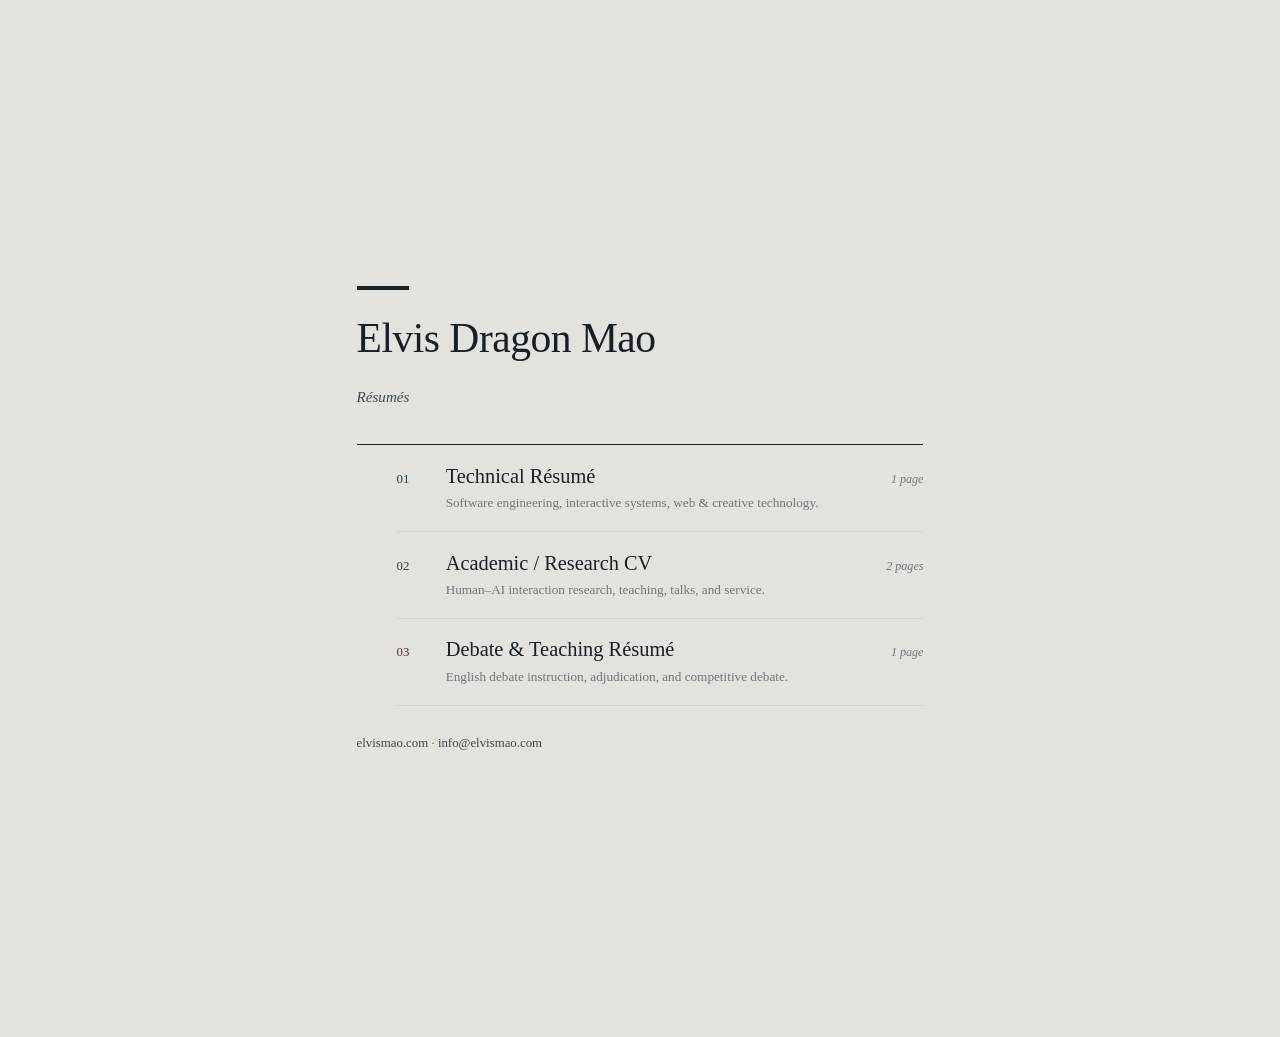
==== commit ac35ce0a: "refactor: redesign to three design" ====
--- a/index.html
+++ b/index.html
@@ -1,152 +1,212 @@
-<!DOCTYPE html>
+<!doctype html>
 <html lang="en">
-<head>
-<meta charset="utf-8">
-<meta name="viewport" content="width=device-width, initial-scale=1">
-<title>Elvis Dragon Mao — Resume</title>
-<link rel="preconnect" href="https://fonts.googleapis.com">
-<link rel="preconnect" href="https://fonts.gstatic.com" crossorigin>
-<link rel="stylesheet" href="https://fonts.googleapis.com/css2?family=Spectral:wght@400;700&display=swap">
-<link rel="stylesheet" href="resume.css">
-</head>
-<body>
-
-<div class="sheet">
-
-  <!-- ── Header ─────────────────────────────────────────────── -->
-  <header class="hd">
-    <div class="avatar" role="img" aria-label="Elvis Dragon Mao"></div>
-
-    <div class="ident">
-      <h1 class="name">Elvis Dragon Mao</h1>
-      <p class="tagline">Web Development, Interactive Systems, Design</p>
-      <hr class="rule">
-      <ul class="contact">
-        <li>
-          <svg class="ic ic-globe" viewBox="0 0 11 11" fill="none" xmlns="http://www.w3.org/2000/svg"><path d="M10.5 5.5C10.5 8.26142 8.26142 10.5 5.5 10.5M10.5 5.5C10.5 2.73858 8.26142 0.5 5.5 0.5M10.5 5.5H0.5M5.5 10.5C2.73858 10.5 0.5 8.26142 0.5 5.5M5.5 10.5C4.21612 9.15192 3.5 7.36163 3.5 5.5C3.5 3.63837 4.21612 1.84808 5.5 0.5M5.5 10.5C6.78388 9.15192 7.5 7.36163 7.5 5.5C7.5 3.63837 6.78388 1.84808 5.5 0.5M0.5 5.5C0.5 2.73858 2.73858 0.5 5.5 0.5" stroke="#4F6373" stroke-linecap="round" stroke-linejoin="round"/></svg>
-          <a href="https://elvismao.com/">elvismao.com</a>
-        </li>
-        <li>
-          <svg class="ic ic-mail" viewBox="0 0 11.0001 9" fill="none" xmlns="http://www.w3.org/2000/svg"><path d="M10.5001 2L6.00456 4.8635C5.85201 4.95211 5.67873 4.99878 5.50231 4.99878C5.32589 4.99878 5.15262 4.95211 5.00006 4.8635L0.500063 2M1.50006 0.5H9.50006C10.0523 0.5 10.5001 0.947715 10.5001 1.5V7.5C10.5001 8.05228 10.0523 8.5 9.50006 8.5H1.50006C0.947778 8.5 0.500063 8.05228 0.500063 7.5V1.5C0.500063 0.947715 0.947778 0.5 1.50006 0.5Z" stroke="#4F6373" stroke-linecap="round" stroke-linejoin="round"/></svg>
-          <a href="mailto:info@elvismao.com">info@elvismao.com</a>
-        </li>
-        <li>
-          <svg class="ic ic-github" viewBox="0 0 10 10" fill="none" xmlns="http://www.w3.org/2000/svg"><path d="M5 0C2.2375 0 0 2.29559 0 5.12695C0 7.39263 1.4325 9.31396 3.41875 9.99114C3.66875 10.0394 3.76042 9.88091 3.76042 9.74462C3.76042 9.62286 3.75625 9.30029 3.75417 8.87304C2.36333 9.18237 2.07 8.18517 2.07 8.18517C1.8425 7.59344 1.51375 7.43536 1.51375 7.43536C1.06083 7.11749 1.54875 7.1239 1.54875 7.1239C2.05083 7.15978 2.31458 7.65197 2.31458 7.65197C2.76042 8.43597 3.485 8.20953 3.77083 8.07836C3.81583 7.74682 3.94458 7.52081 4.0875 7.39263C2.97708 7.26446 1.81 6.82354 1.81 4.85907C1.81 4.29937 2.00375 3.84222 2.32458 3.48333C2.26833 3.35388 2.09958 2.83264 2.36833 2.1264C2.36833 2.1264 2.78708 1.98883 3.74333 2.65191C4.14333 2.53784 4.56833 2.48144 4.99333 2.47888C5.41833 2.48144 5.84333 2.53784 6.24333 2.65191C7.19333 1.98883 7.61208 2.1264 7.61208 2.1264C7.88083 2.83264 7.71208 3.35388 7.66208 3.48333C7.98083 3.84222 8.17458 4.29937 8.17458 4.85907C8.17458 6.82867 7.00583 7.26232 5.89333 7.38836C6.06833 7.54217 6.23083 7.85662 6.23083 8.33685C6.23083 9.023 6.22458 9.57415 6.22458 9.74078C6.22458 9.87536 6.31208 10.0356 6.56833 9.98431C8.56875 9.31182 10 7.38922 10 5.12695C10 2.29559 7.76125 0 5 0Z" fill="#4F6373"/></svg>
-          <a href="https://github.com/elvisdragonmao">elvisdragonmao</a>
-        </li>
-      </ul>
-    </div>
-  </header>
-
-  <!-- ── Body ───────────────────────────────────────────────── -->
-  <main class="doc">
-
-    <section class="sec">
-      <h2 class="sh"><span class="sh-bar"></span>Summary</h2>
-      <p class="body body--summary">Computer Science student at National Yang Ming Chiao Tung University with over 10 years of web development experience. Experienced in full-stack web development spanning UI/UX design, human-computer interaction, performance optimization, security, DevOps, and Public Forum Debate. Particularly interested in interactive systems and emerging human-computer interaction technologies, including software, embedded and wearable devices.</p>
-    </section>
-
-    <section class="sec">
-      <h2 class="sh"><span class="sh-bar"></span>Education</h2>
-      <p class="body body--edu">National Yang Ming Chiao Tung University — B.S. in Computer Science (expected 2029)</p>
-    </section>
-
-    <section class="sec">
-      <h2 class="sh"><span class="sh-bar"></span>Selected Projects</h2>
-      <div class="body projects">
-
-        <article class="proj">
-          <div class="proj-head">
-            <h3 class="proj-title">Food Explorer — Large-Scale “Personality Test” Social Experiment</h3>
-            <span class="tag">
-              <svg class="ic ic-gh9" viewBox="0 0 9 9" fill="none" xmlns="http://www.w3.org/2000/svg"><path d="M4.5 0C2.01375 0 0 2.06603 0 4.61425C0 6.65337 1.28925 8.38256 3.07687 8.99203C3.30187 9.03548 3.38437 8.89282 3.38437 8.77016C3.38437 8.66057 3.38063 8.37026 3.37875 7.98574C2.127 8.26413 1.863 7.36666 1.863 7.36666C1.65825 6.83409 1.36237 6.69182 1.36237 6.69182C0.95475 6.40574 1.39388 6.41151 1.39388 6.41151C1.84575 6.44381 2.08312 6.88677 2.08312 6.88677C2.48437 7.59237 3.1365 7.38857 3.39375 7.27053C3.43425 6.97214 3.55013 6.76873 3.67875 6.65337C2.67938 6.53801 1.629 6.14119 1.629 4.37316C1.629 3.86944 1.80338 3.458 2.09212 3.135C2.0415 3.01849 1.88963 2.54938 2.1315 1.91376C2.1315 1.91376 2.50838 1.78995 3.369 2.38672C3.729 2.28406 4.1115 2.2333 4.494 2.23099C4.8765 2.2333 5.259 2.28406 5.619 2.38672C6.474 1.78995 6.85087 1.91376 6.85087 1.91376C7.09275 2.54938 6.94087 3.01849 6.89587 3.135C7.18275 3.458 7.35712 3.86944 7.35712 4.37316C7.35712 6.1458 6.30525 6.53609 5.304 6.64952C5.4615 6.78795 5.60775 7.07096 5.60775 7.50316C5.60775 8.1207 5.60213 8.61674 5.60213 8.7667C5.60213 8.88782 5.68087 9.03202 5.9115 8.98588C7.71188 8.38064 9 6.65029 9 4.61425C9 2.06603 6.98512 0 4.5 0Z" fill="#4F6373"/></svg>
-              <a href="https://github.com/elvisdragonmao/food-personality">GitHub</a>
-            </span>
-            <span class="tag">
-              <svg class="ic ic-yt" viewBox="0 0 10 7" fill="none" xmlns="http://www.w3.org/2000/svg"><path d="M9.79083 1.09326C9.73434 0.881841 9.62293 0.68888 9.46775 0.533699C9.31258 0.378518 9.11909 0.266564 8.90667 0.209048C8.12708 4.93474e-08 5 0 5 0C5 0 1.87292 4.93474e-08 1.09292 0.209048C0.880587 0.266665 0.687206 0.37866 0.532116 0.53383C0.377026 0.689001 0.265663 0.881909 0.209167 1.09326C0 1.87315 0 3.5 0 3.5C0 3.5 0 5.12685 0.209167 5.90674C0.265661 6.11816 0.377073 6.31112 0.532246 6.4663C0.68742 6.62148 0.880907 6.73344 1.09333 6.79095C1.87292 7 5 7 5 7C5 7 8.12708 7 8.90708 6.79095C9.11953 6.73348 9.31304 6.62153 9.46822 6.46635C9.6234 6.31116 9.73479 6.11818 9.79125 5.90674C10 5.12685 10 3.5 10 3.5C10 3.5 10 1.87315 9.79083 1.09326ZM3.97708 4.977V2.023L6.59083 3.5L3.97708 4.977Z" fill="#4F6373"/></svg>
-              <a href="https://www.youtube.com/watch?v=WbUWv8FEPLA">YouTube</a>
-            </span>
-          </div>
-          <div class="proj-desc">
-            <p>People trust personality quizzes despite weak scientific validity. We built a quiz where results are randomized by design but framed as highly personalized; collected large-scale user feedback.</p>
-            <p><b>Impact: </b>100,000+ responses in 1 week; 90%+ rated “accurate” (10/10); covered by LINE Today / VS MEDIA / niusnews; YouTube coverage 68K+ views.</p>
-          </div>
-        </article>
-
-        <article class="proj">
-          <div class="proj-head">
-            <h3 class="proj-title">emtech — Community Learning Platform &amp; Custom Blog Engine</h3>
-            <span class="tag">
-              <svg class="ic ic-gh9" viewBox="0 0 9 9" fill="none" xmlns="http://www.w3.org/2000/svg"><path d="M4.5 0C2.01375 0 0 2.06603 0 4.61425C0 6.65337 1.28925 8.38256 3.07687 8.99203C3.30187 9.03548 3.38437 8.89282 3.38437 8.77016C3.38437 8.66057 3.38063 8.37026 3.37875 7.98574C2.127 8.26413 1.863 7.36666 1.863 7.36666C1.65825 6.83409 1.36237 6.69182 1.36237 6.69182C0.95475 6.40574 1.39388 6.41151 1.39388 6.41151C1.84575 6.44381 2.08312 6.88677 2.08312 6.88677C2.48437 7.59237 3.1365 7.38857 3.39375 7.27053C3.43425 6.97214 3.55013 6.76873 3.67875 6.65337C2.67938 6.53801 1.629 6.14119 1.629 4.37316C1.629 3.86944 1.80338 3.458 2.09212 3.135C2.0415 3.01849 1.88963 2.54938 2.1315 1.91376C2.1315 1.91376 2.50838 1.78995 3.369 2.38672C3.729 2.28406 4.1115 2.2333 4.494 2.23099C4.8765 2.2333 5.259 2.28406 5.619 2.38672C6.474 1.78995 6.85087 1.91376 6.85087 1.91376C7.09275 2.54938 6.94087 3.01849 6.89587 3.135C7.18275 3.458 7.35712 3.86944 7.35712 4.37316C7.35712 6.1458 6.30525 6.53609 5.304 6.64952C5.4615 6.78795 5.60775 7.07096 5.60775 7.50316C5.60775 8.1207 5.60213 8.61674 5.60213 8.7667C5.60213 8.88782 5.68087 9.03202 5.9115 8.98588C7.71188 8.38064 9 6.65029 9 4.61425C9 2.06603 6.98512 0 4.5 0Z" fill="#4F6373"/></svg>
-              <a href="https://github.com/elvisdragonmao/emtech">GitHub</a>
-            </span>
-            <span class="tag">
-              <svg class="ic ic-site" viewBox="0 0 8.8 8.8" fill="none" xmlns="http://www.w3.org/2000/svg"><path d="M8.4 4.4C8.4 6.60914 6.60914 8.4 4.4 8.4M8.4 4.4C8.4 2.19086 6.60914 0.4 4.4 0.4M8.4 4.4H0.4M4.4 8.4C2.19086 8.4 0.4 6.60914 0.4 4.4M4.4 8.4C3.37289 7.32154 2.8 5.8893 2.8 4.4C2.8 2.9107 3.37289 1.47846 4.4 0.4M4.4 8.4C5.42711 7.32154 6 5.8893 6 4.4C6 2.9107 5.42711 1.47846 4.4 0.4M0.4 4.4C0.4 2.19086 2.19086 0.4 4.4 0.4" stroke="#4F6373" stroke-width="0.8" stroke-linecap="round" stroke-linejoin="round"/></svg>
-              <a href="https://emtech.cc/">Website</a>
-            </span>
-          </div>
-          <div class="proj-desc">
-            <p>Built and maintained a blog for 5 years to explain complex tools/concepts in an accessible, beginner-friendly way to face the lack of accessible Chinese technical learning resources; learners struggle alone. Engineered a custom generator (emblog) for performance, SEO, and security with SPA-like UX.</p>
-            <p><b>Impact: </b>1.6M+ Chinese characters of original content, tens of thousands monthly visits, sustained user support via reader emails and donation.</p>
-          </div>
-        </article>
-
-        <article class="proj">
-          <div class="proj-head">
-            <h3 class="proj-title">emfont — Lightweight Open-Source CJK Webfont Service</h3>
-            <span class="tag">
-              <svg class="ic ic-gh9" viewBox="0 0 9 9" fill="none" xmlns="http://www.w3.org/2000/svg"><path d="M4.5 0C2.01375 0 0 2.06603 0 4.61425C0 6.65337 1.28925 8.38256 3.07687 8.99203C3.30187 9.03548 3.38437 8.89282 3.38437 8.77016C3.38437 8.66057 3.38063 8.37026 3.37875 7.98574C2.127 8.26413 1.863 7.36666 1.863 7.36666C1.65825 6.83409 1.36237 6.69182 1.36237 6.69182C0.95475 6.40574 1.39388 6.41151 1.39388 6.41151C1.84575 6.44381 2.08312 6.88677 2.08312 6.88677C2.48437 7.59237 3.1365 7.38857 3.39375 7.27053C3.43425 6.97214 3.55013 6.76873 3.67875 6.65337C2.67938 6.53801 1.629 6.14119 1.629 4.37316C1.629 3.86944 1.80338 3.458 2.09212 3.135C2.0415 3.01849 1.88963 2.54938 2.1315 1.91376C2.1315 1.91376 2.50838 1.78995 3.369 2.38672C3.729 2.28406 4.1115 2.2333 4.494 2.23099C4.8765 2.2333 5.259 2.28406 5.619 2.38672C6.474 1.78995 6.85087 1.91376 6.85087 1.91376C7.09275 2.54938 6.94087 3.01849 6.89587 3.135C7.18275 3.458 7.35712 3.86944 7.35712 4.37316C7.35712 6.1458 6.30525 6.53609 5.304 6.64952C5.4615 6.78795 5.60775 7.07096 5.60775 7.50316C5.60775 8.1207 5.60213 8.61674 5.60213 8.7667C5.60213 8.88782 5.68087 9.03202 5.9115 8.98588C7.71188 8.38064 9 6.65029 9 4.61425C9 2.06603 6.98512 0 4.5 0Z" fill="#4F6373"/></svg>
-              <a href="https://github.com/emfont/emfont">GitHub</a>
-            </span>
-            <span class="tag">
-              <svg class="ic ic-site" viewBox="0 0 8.8 8.8" fill="none" xmlns="http://www.w3.org/2000/svg"><path d="M8.4 4.4C8.4 6.60914 6.60914 8.4 4.4 8.4M8.4 4.4C8.4 2.19086 6.60914 0.4 4.4 0.4M8.4 4.4H0.4M4.4 8.4C2.19086 8.4 0.4 6.60914 0.4 4.4M4.4 8.4C3.37289 7.32154 2.8 5.8893 2.8 4.4C2.8 2.9107 3.37289 1.47846 4.4 0.4M4.4 8.4C5.42711 7.32154 6 5.8893 6 4.4C6 2.9107 5.42711 1.47846 4.4 0.4M0.4 4.4C0.4 2.19086 2.19086 0.4 4.4 0.4" stroke="#4F6373" stroke-width="0.8" stroke-linecap="round" stroke-linejoin="round"/></svg>
-              <a href="https://font.emtech.cc/">Website</a>
-            </span>
-          </div>
-          <div class="proj-desc">
-            <p>High-quality CJK typography is hard to adopt due to large amount of character, file size, and licensing anxiety. So I built a free webfont service optimized for speed and stability.</p>
-            <p><b>Impact: </b>130+ CJK fonts, aggressive subsetting (~40KB / 100 chars), with 100k+ requests per month.</p>
-          </div>
-        </article>
-
-      </div>
-    </section>
-
-    <section class="sec">
-      <h2 class="sh"><span class="sh-bar"></span>Experience &amp; Leadership</h2>
-      <ul class="body bullets">
-        <li>Awwwards — Young Jury (World Largest Web Design Competition) · 2024~2026</li>
-        <li>NYCU Software Development Club — Frontend Host, Design Team Host · 2025~2026</li>
-        <li>NYCU BambooFox Cyber Security Club / Team — Sysadmin · 2025~2026</li>
-        <li>SITCON 2026 / SITCON Camp 2025 — Development Team Lead</li>
-        <li>Frequent speaker/instructor (SITCON 2024-2025 / COSCUP 2024 / 30+ Workshops)</li>
-      </ul>
-    </section>
-
-    <section class="sec">
-      <h2 class="sh"><span class="sh-bar"></span>Honors &amp; Certificates</h2>
-      <div class="body honors">
-        <p>HITCON 2025 — Champion · Awwwards — Honorable Mention · SITCON Hackathon 2024 — Best Technical Award · CSSREELS Featured of the Day (2×) · Taichung City Outstanding Youth 2024 · 2024 National High School English Public Forum Debate - Judge's Choice Awards, Honorable Mentioned Debater</p>
-        <p>Google UX Design Professional Certificate · 2nd Grade Amateur Radio Operator's Certificate</p>
-      </div>
-    </section>
-
-    <section class="sec">
-      <h2 class="sh"><span class="sh-bar"></span>Skills</h2>
-      <dl class="body skills">
-        <dt>Web Development</dt>
-        <dd>JavaScript/TypeScript, HTML/CSS, React, Node.js, Express/Fastify, Zed, Redis, Git, Nginx/Caddy, K8s, performance profiling, animation-heavy UI</dd>
-        <dt>Systems/Data</dt>
-        <dd>Python, Tensorflow, PostgreSQL, MongoDB, OpentElemetry, Grafana</dd>
-        <dt>Design</dt>
-        <dd>Figma, Adobe Ps/Ai/Ae · interaction/motion, illustration, UI/UX Design</dd>
-        <dt>English</dt>
-        <dd>TOEIC Golden Certificate (2024), NSDA Taiwan Team WSD Debater</dd>
-      </dl>
-    </section>
-
-  </main>
-</div>
-
-</body>
+	<head>
+		<meta charset="utf-8" />
+		<meta name="viewport" content="width=device-width, initial-scale=1" />
+		<title>Elvis Dragon Mao — Résumés</title>
+		<meta name="description" content="Résumés of Elvis Dragon Mao: technical, academic research, and debate &amp; teaching." />
+		<link rel="stylesheet" href="global.css" />
+		<style>
+			:root {
+				--ink: #16202a;
+				--ink-2: #3c4854;
+				--muted: #6b7682;
+				--hair: #cfd4da;
+				--desk: #e4e2dd;
+			}
+
+			html {
+				background: var(--desk);
+			}
+
+			body {
+				min-height: 100vh;
+				display: grid;
+				place-items: center;
+				padding: 16mm 16px;
+				color: var(--ink);
+				-webkit-font-smoothing: antialiased;
+			}
+
+			main {
+				width: 100%;
+				max-width: 150mm;
+			}
+
+			.band {
+				width: 14mm;
+				height: 0.9mm;
+				margin-bottom: 6mm;
+				background: var(--ink);
+			}
+
+			h1 {
+				font-size: 11mm;
+				font-weight: 400;
+				line-height: 1.05;
+				letter-spacing: -0.012em;
+			}
+
+			.tagline {
+				margin-top: 3mm;
+				font-size: 4mm;
+				font-style: italic;
+				color: var(--ink-2);
+			}
+
+			ol {
+				list-style: none;
+				margin-top: 10mm;
+				border-top: 0.25mm solid var(--ink);
+			}
+
+			li {
+				border-bottom: 0.2mm solid var(--hair);
+			}
+
+			a {
+				display: grid;
+				grid-template-columns: 9mm 1fr auto;
+				align-items: baseline;
+				column-gap: 4mm;
+				padding: 5mm 0;
+				color: inherit;
+				text-decoration: none;
+			}
+
+			.no {
+				font-size: 3.4mm;
+				color: var(--accent);
+				font-variant-numeric: tabular-nums lining-nums;
+			}
+
+			.title {
+				font-size: 5.4mm;
+				line-height: 1.2;
+				transition: color 0.2s;
+			}
+
+			.desc {
+				grid-column: 2;
+				margin-top: 1.2mm;
+				font-size: 3.5mm;
+				line-height: 1.45;
+				color: var(--muted);
+			}
+
+			.pages {
+				grid-row: 1;
+				grid-column: 3;
+				font-size: 3.2mm;
+				font-style: italic;
+				color: var(--muted);
+				white-space: nowrap;
+			}
+
+			.arrow {
+				display: inline-block;
+				margin-left: 2mm;
+				color: var(--accent);
+				opacity: 0;
+				transform: translateX(-1.5mm);
+				transition:
+					opacity 0.2s,
+					transform 0.2s;
+			}
+
+			a:hover .title,
+			a:focus-visible .title {
+				color: var(--accent);
+			}
+
+			a:hover .arrow,
+			a:focus-visible .arrow {
+				opacity: 1;
+				transform: none;
+			}
+
+			a:focus-visible {
+				outline: 0.4mm solid var(--accent);
+				outline-offset: 1mm;
+			}
+
+			footer {
+				margin-top: 8mm;
+				font-size: 3.4mm;
+				color: var(--muted);
+			}
+
+			footer a {
+				display: inline;
+				padding: 0;
+				color: var(--ink-2);
+			}
+
+			footer a:hover {
+				color: var(--ink);
+				text-decoration: underline;
+				text-underline-offset: 0.8mm;
+			}
+
+			@media (max-width: 520px) {
+				a {
+					grid-template-columns: 7mm 1fr;
+				}
+				.pages {
+					grid-row: auto;
+					grid-column: 2;
+					margin-top: 1mm;
+				}
+			}
+		</style>
+	</head>
+	<body>
+		<main>
+			<div class="band"></div>
+			<h1>Elvis Dragon Mao</h1>
+			<p class="tagline">Résumés</p>
+
+			<ol>
+				<li style="--accent: #1d3d5e">
+					<a href="tech/" target="_blank" rel="noopener">
+						<span class="no">01</span>
+						<span class="title">
+							Technical Résumé
+							<span class="arrow" aria-hidden="true">→</span>
+						</span>
+						<span class="pages">1 page</span>
+						<span class="desc">Software engineering, interactive systems, web &amp; creative technology.</span>
+					</a>
+				</li>
+				<li style="--accent: #2c4a3e">
+					<a href="research/" target="_blank" rel="noopener">
+						<span class="no">02</span>
+						<span class="title">
+							Academic / Research CV
+							<span class="arrow" aria-hidden="true">→</span>
+						</span>
+						<span class="pages">2 pages</span>
+						<span class="desc">Human–AI interaction research, teaching, talks, and service.</span>
+					</a>
+				</li>
+				<li style="--accent: #6e2b2b">
+					<a href="debate/" target="_blank" rel="noopener">
+						<span class="no">03</span>
+						<span class="title">
+							Debate &amp; Teaching Résumé
+							<span class="arrow" aria-hidden="true">→</span>
+						</span>
+						<span class="pages">1 page</span>
+						<span class="desc">English debate instruction, adjudication, and competitive debate.</span>
+					</a>
+				</li>
+			</ol>
+
+			<footer>
+				<a href="https://elvismao.com/" target="_blank" rel="noopener">elvismao.com</a>
+				·
+				<a href="mailto:info@elvismao.com" target="_blank" rel="noopener">info@elvismao.com</a>
+			</footer>
+		</main>
+	</body>
 </html>
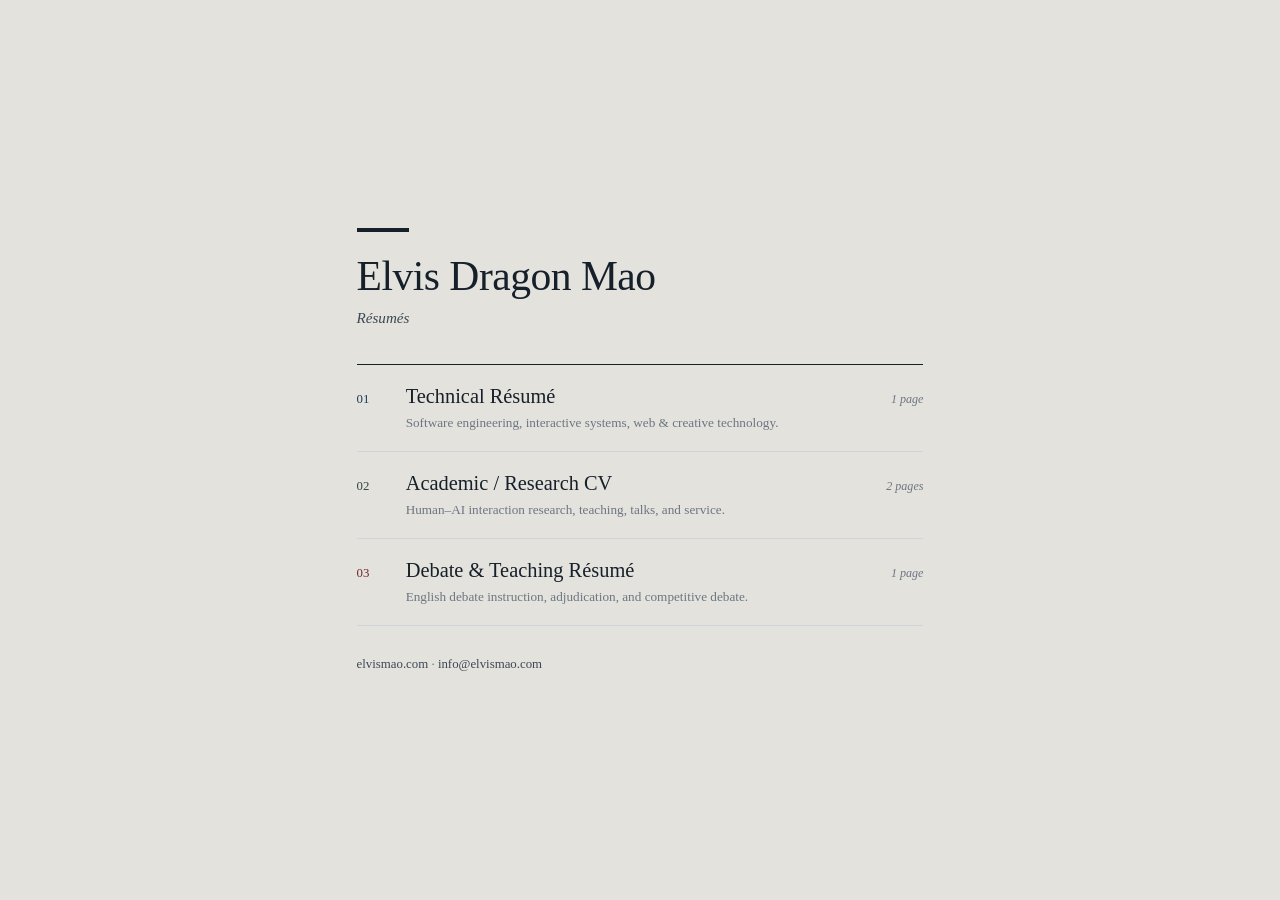
==== commit 69b92408: "resume: stop iOS text autosizing and inline index reset On iPhone the sheet is zoomed down to ~0.4, " ====
--- a/index.html
+++ b/index.html
@@ -5,7 +5,6 @@
 		<meta name="viewport" content="width=device-width, initial-scale=1" />
 		<title>Elvis Dragon Mao — Résumés</title>
 		<meta name="description" content="Résumés of Elvis Dragon Mao: technical, academic research, and debate &amp; teaching." />
-		<link rel="stylesheet" href="global.css" />
 		<style>
 			:root {
 				--ink: #16202a;
@@ -15,8 +14,18 @@
 				--desk: #e4e2dd;
 			}
 
+			*,
+			*::before,
+			*::after {
+				margin: 0;
+				padding: 0;
+				box-sizing: border-box;
+			}
+
 			html {
 				background: var(--desk);
+				-webkit-text-size-adjust: 100%;
+				text-size-adjust: 100%;
 			}
 
 			body {
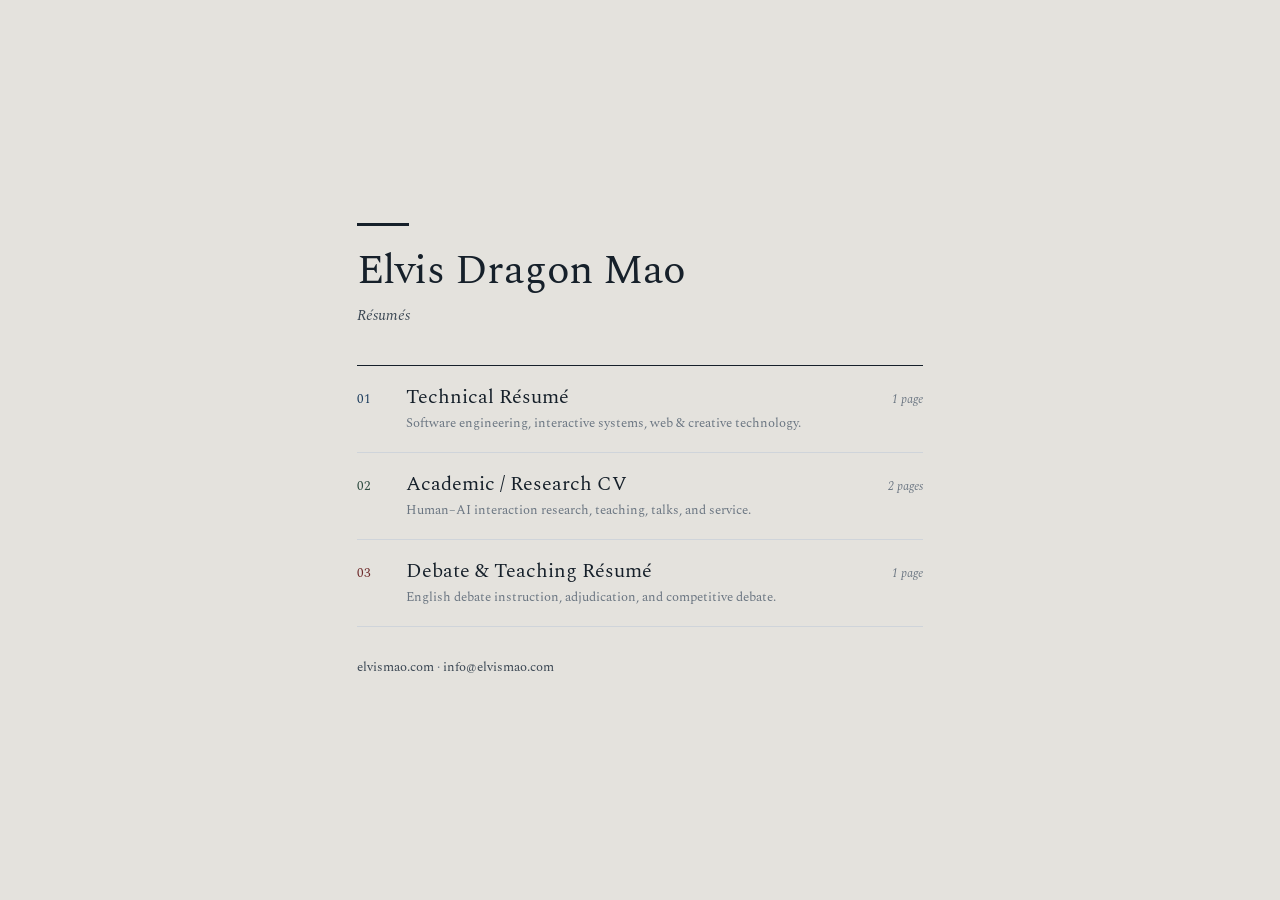
==== commit 30776edd: "index.html: set Spectral as the page typeface The page never set a font-family, so it fell back to t" ====
--- a/index.html
+++ b/index.html
@@ -5,6 +5,9 @@
 		<meta name="viewport" content="width=device-width, initial-scale=1" />
 		<title>Elvis Dragon Mao — Résumés</title>
 		<meta name="description" content="Résumés of Elvis Dragon Mao: technical, academic research, and debate &amp; teaching." />
+		<link rel="preconnect" href="https://fonts.googleapis.com" />
+		<link rel="preconnect" href="https://fonts.gstatic.com" crossorigin />
+		<link rel="stylesheet" href="https://fonts.googleapis.com/css2?family=Spectral:ital,wght@0,400;1,400&display=swap" />
 		<style>
 			:root {
 				--ink: #16202a;
@@ -12,6 +15,8 @@
 				--muted: #6b7682;
 				--hair: #cfd4da;
 				--desk: #e4e2dd;
+
+				--cjk: "Noto Serif TC", "Source Han Serif TC", "Songti TC", "PMingLiU", serif;
 			}
 
 			*,
@@ -33,6 +38,7 @@
 				display: grid;
 				place-items: center;
 				padding: 16mm 16px;
+				font-family: "Spectral", "Times New Roman", var(--cjk);
 				color: var(--ink);
 				-webkit-font-smoothing: antialiased;
 			}
